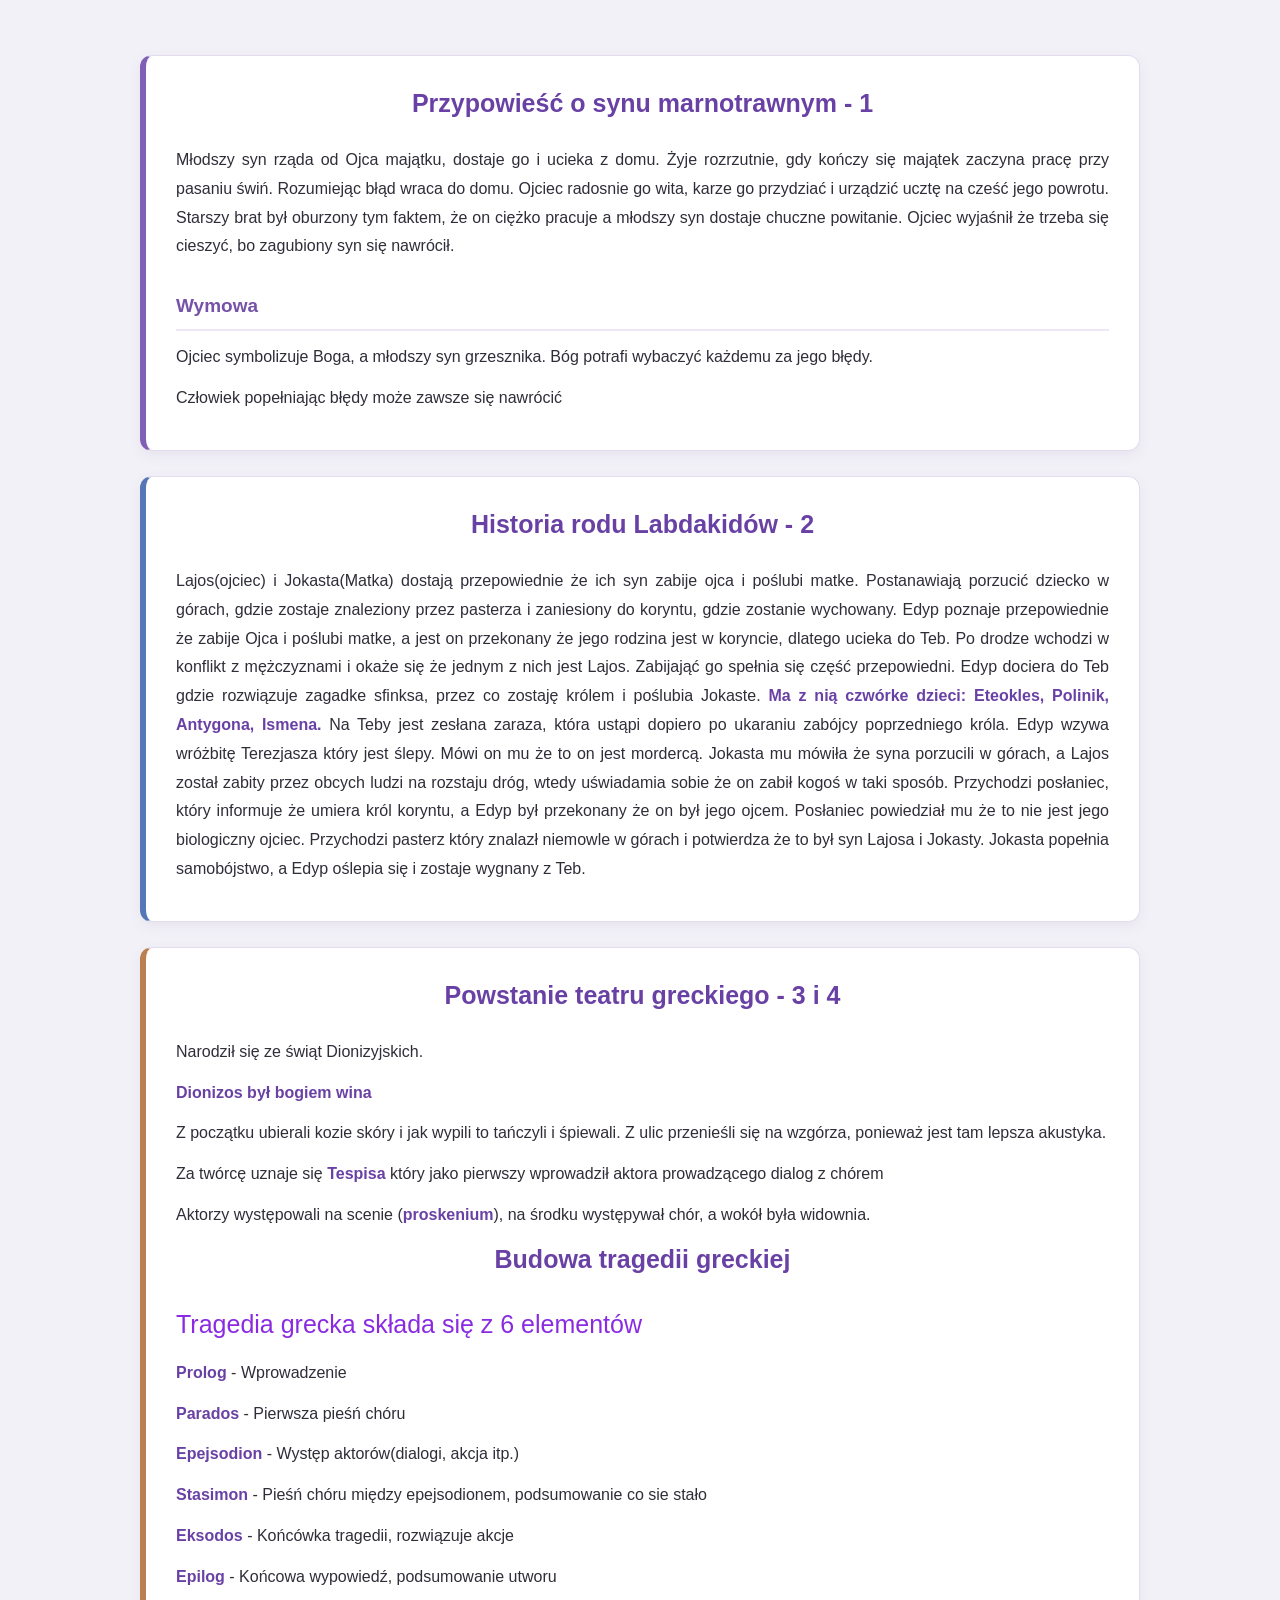
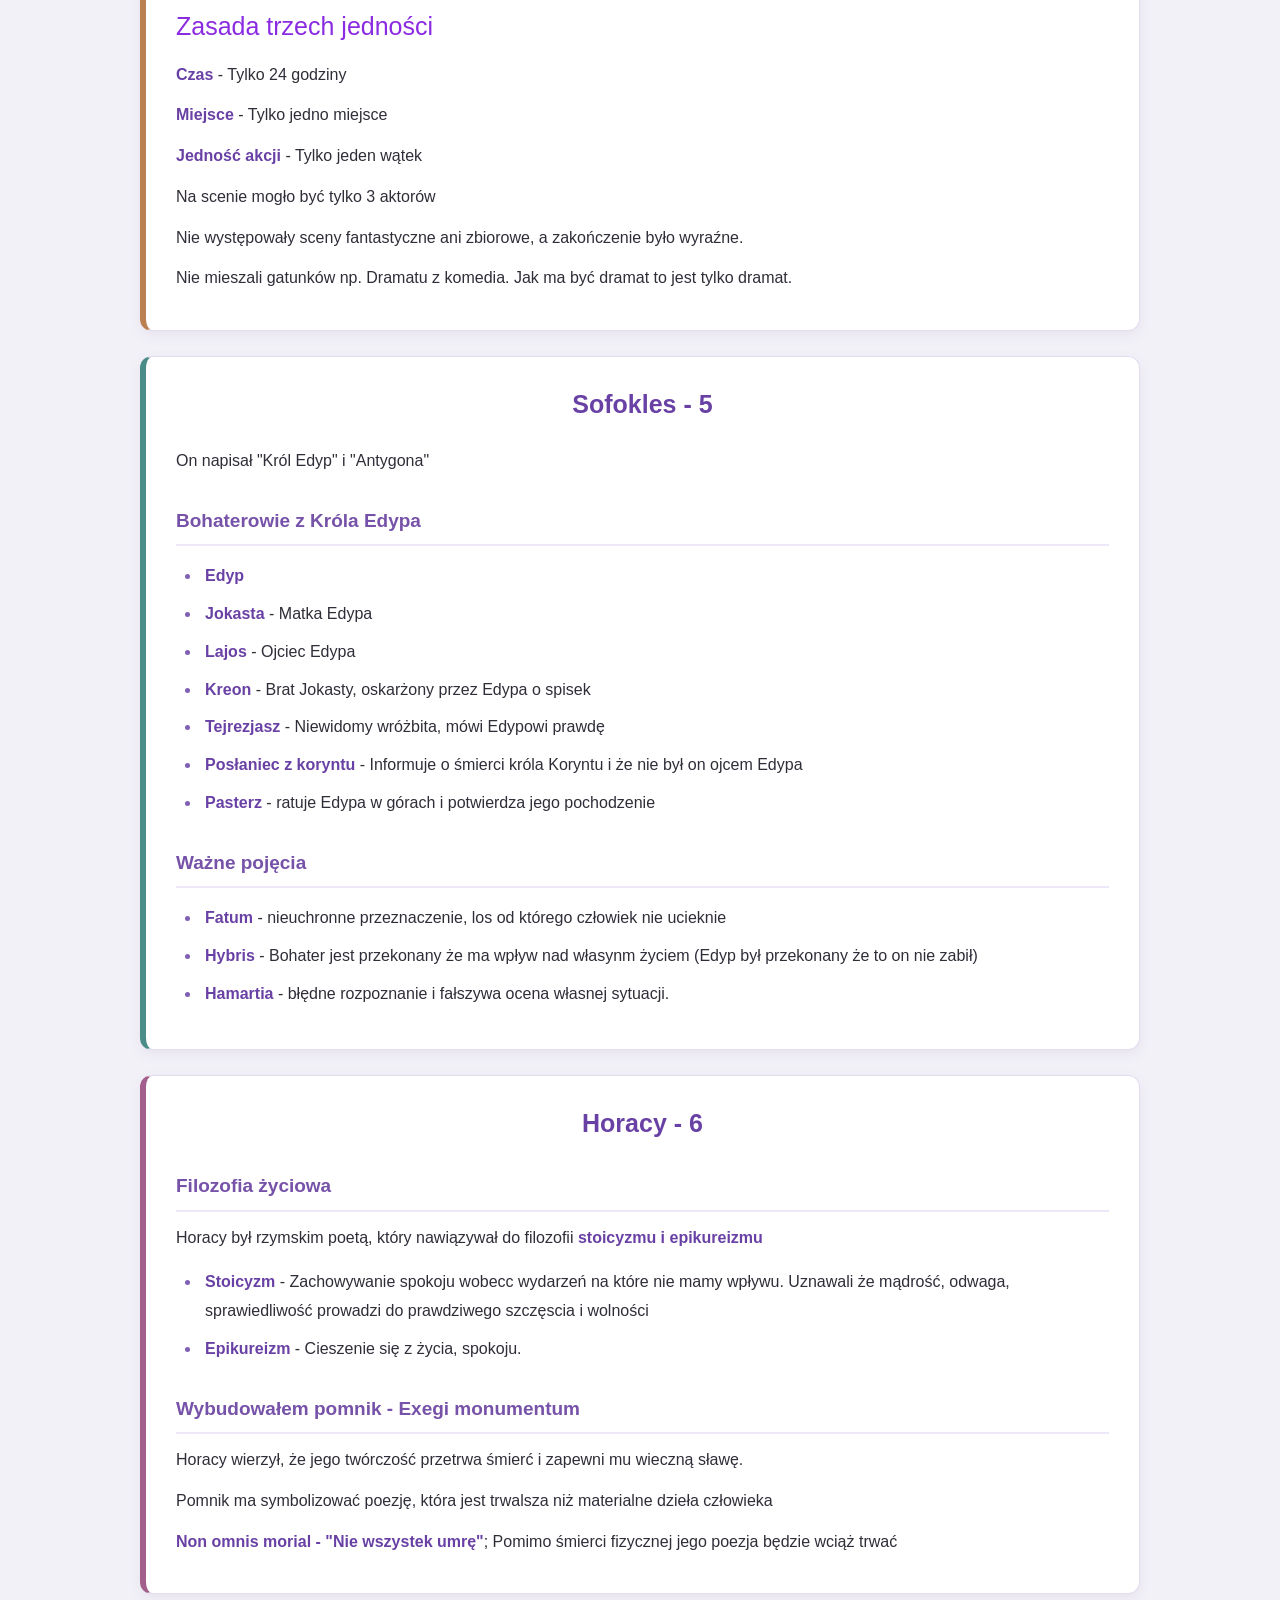
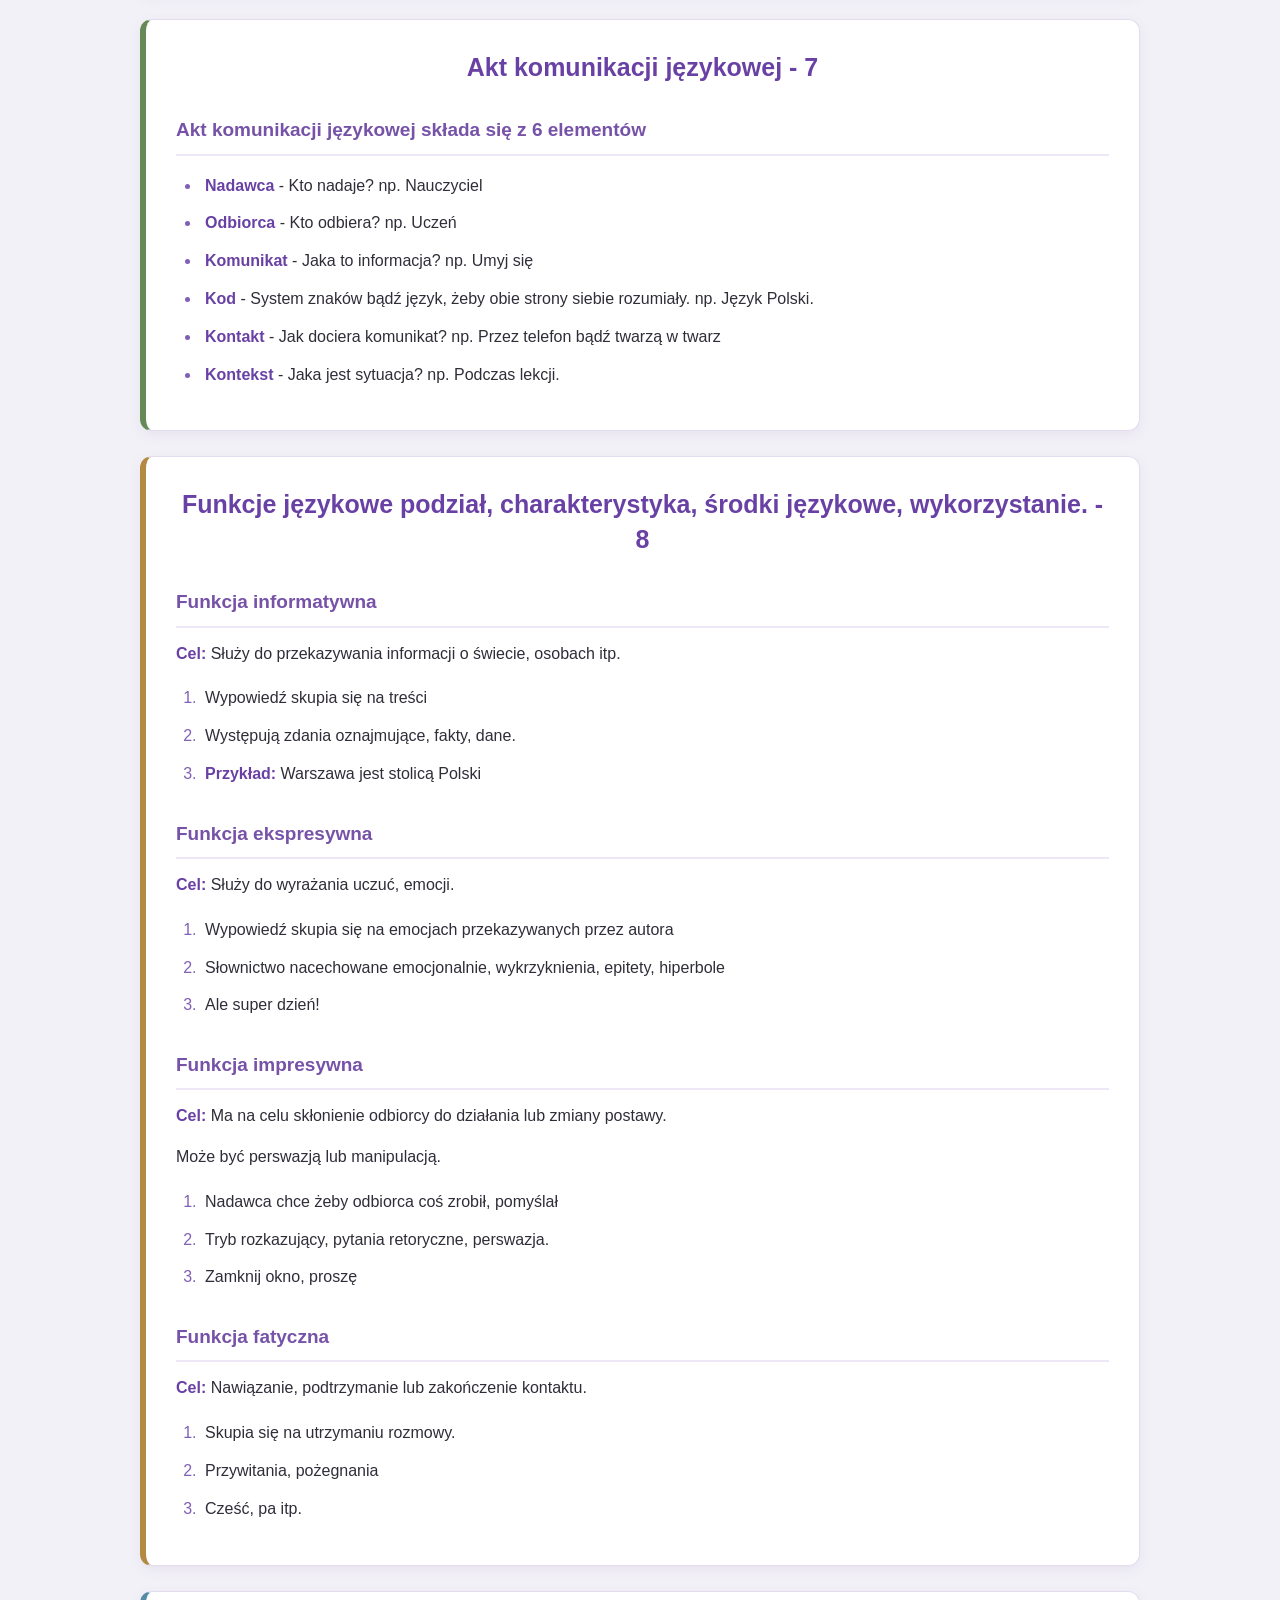
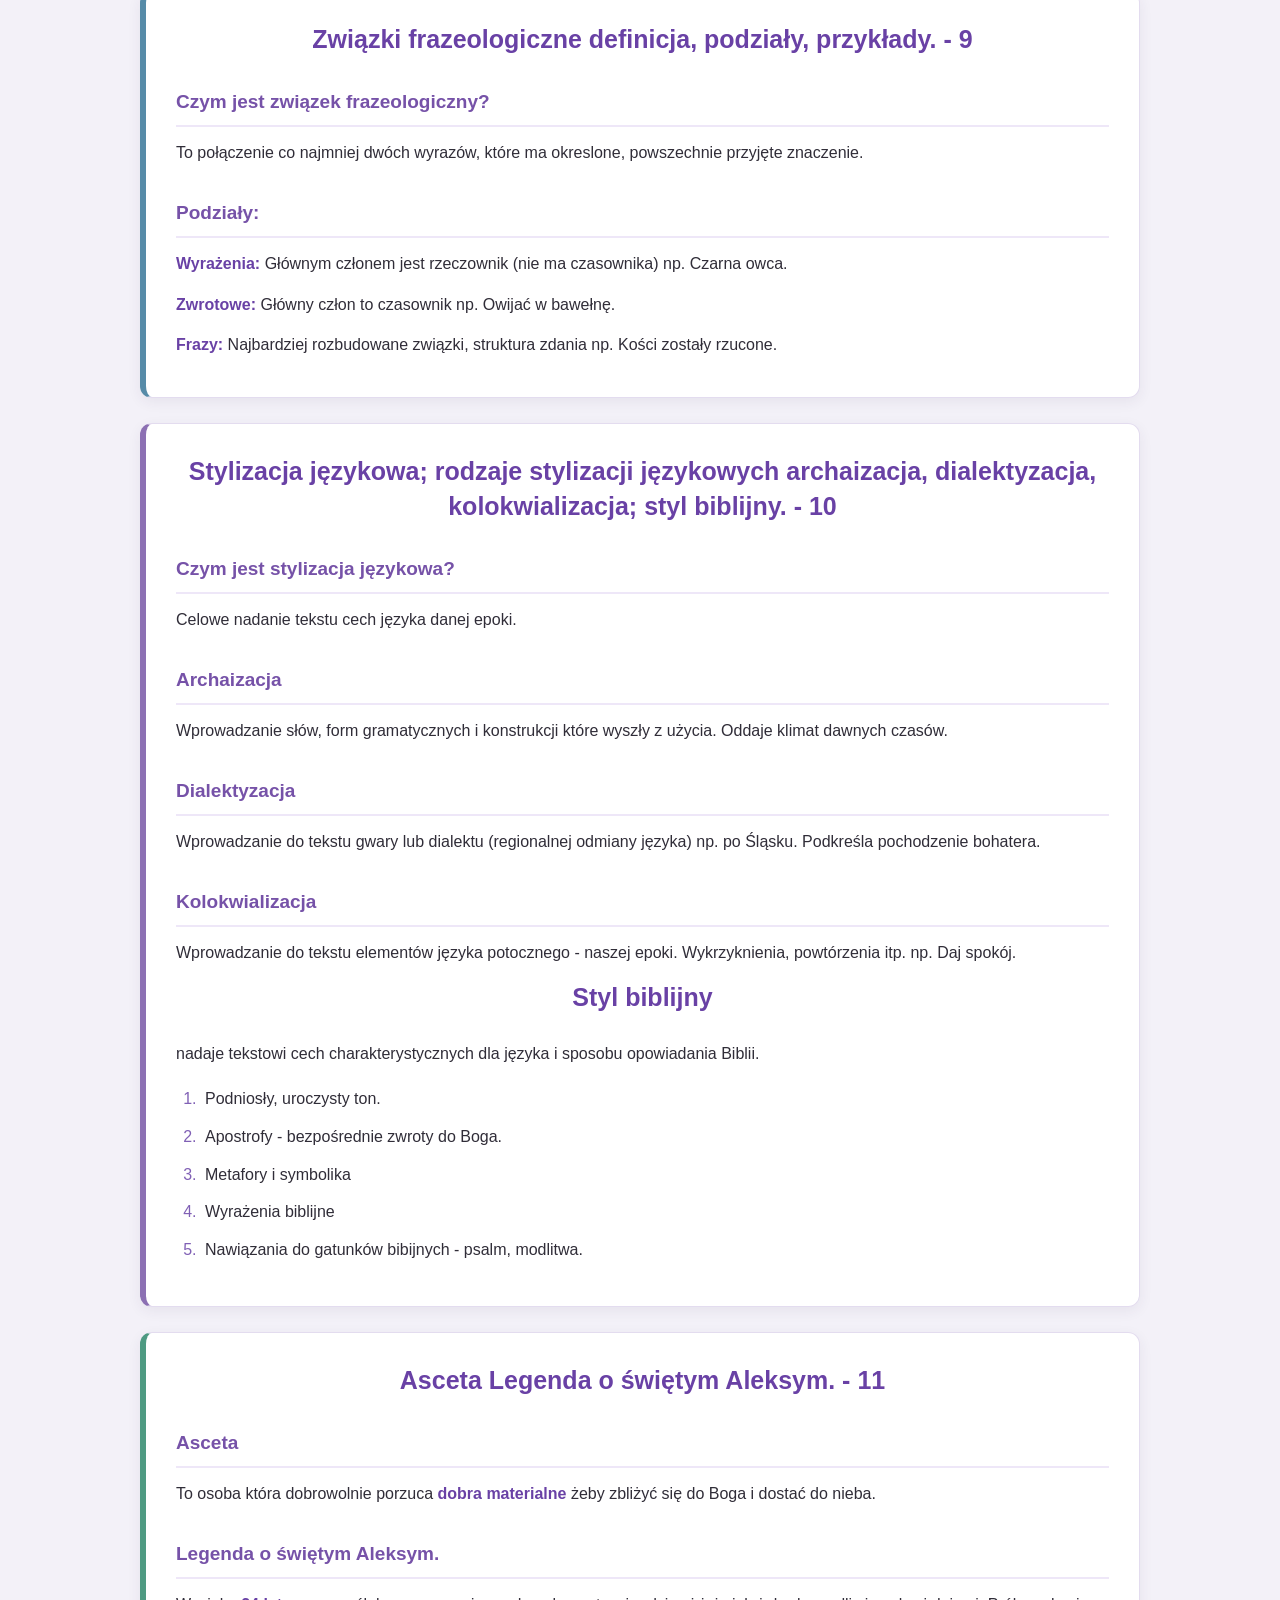
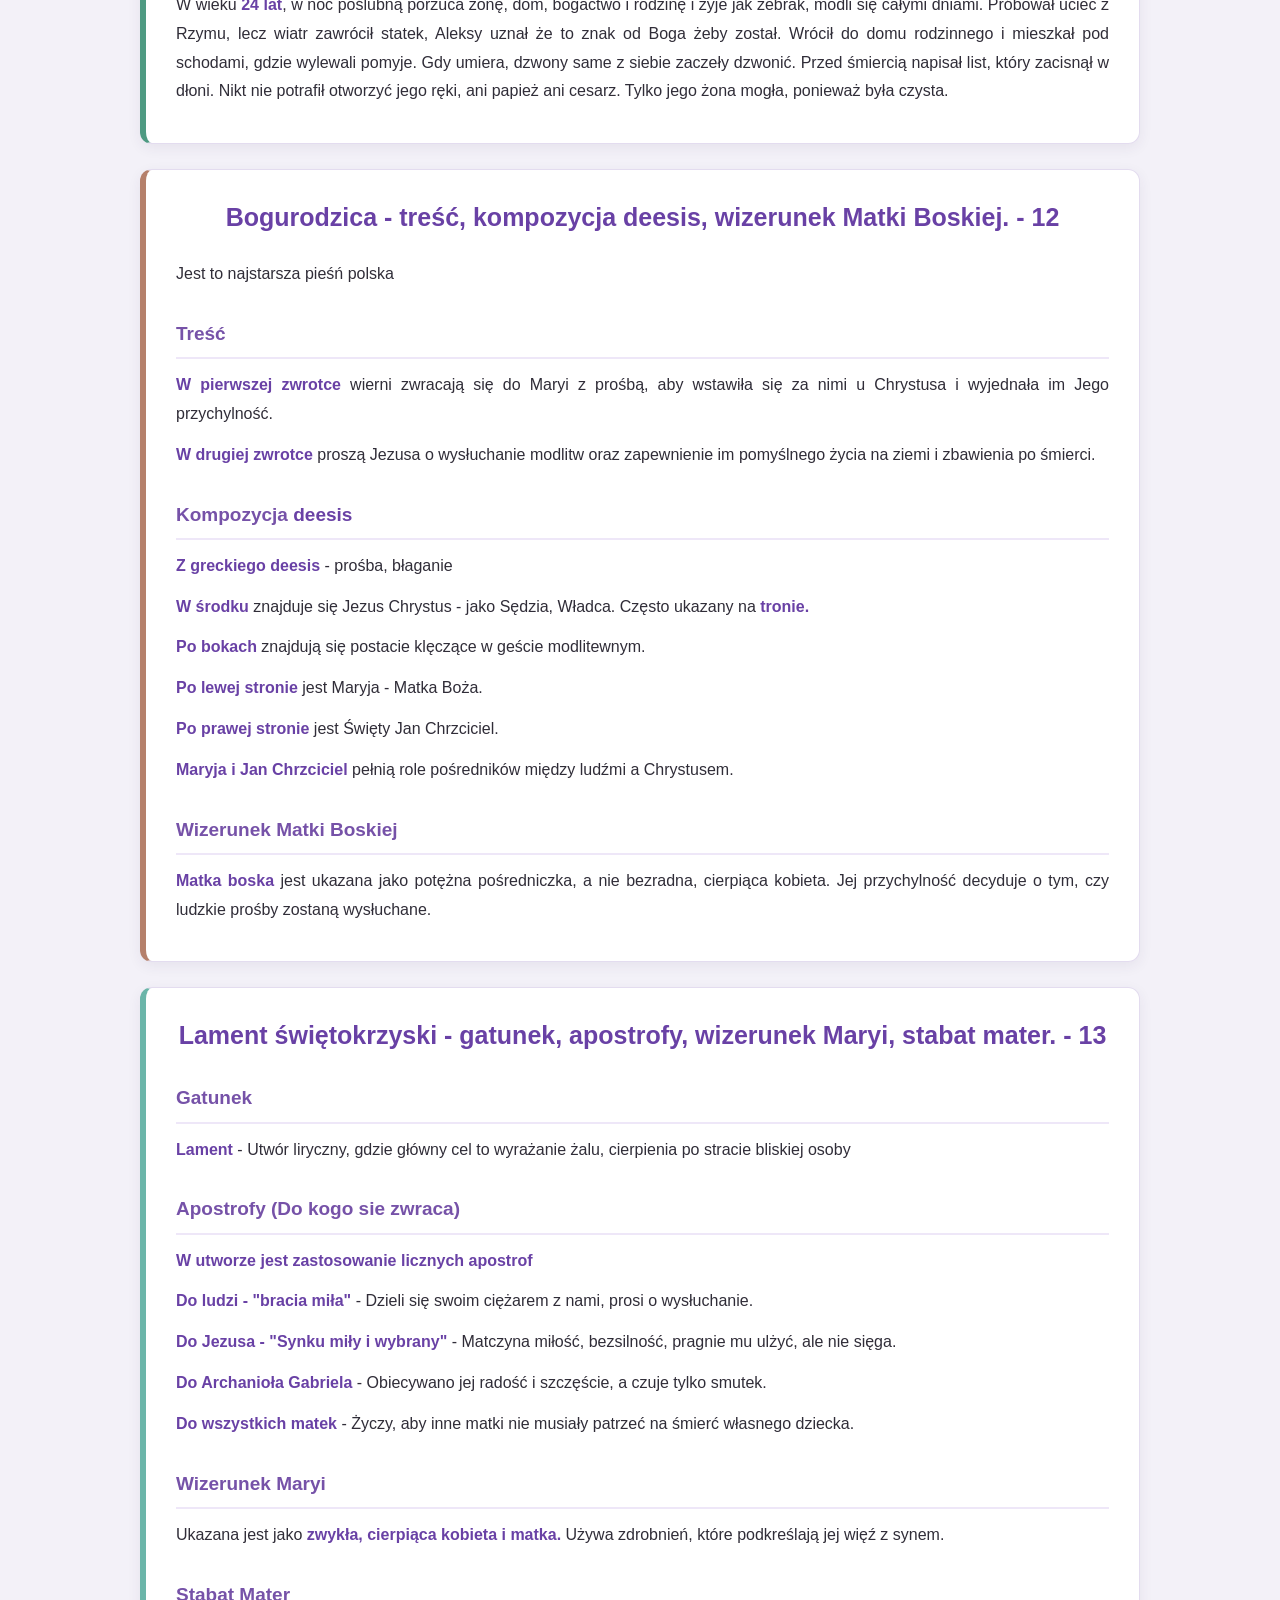
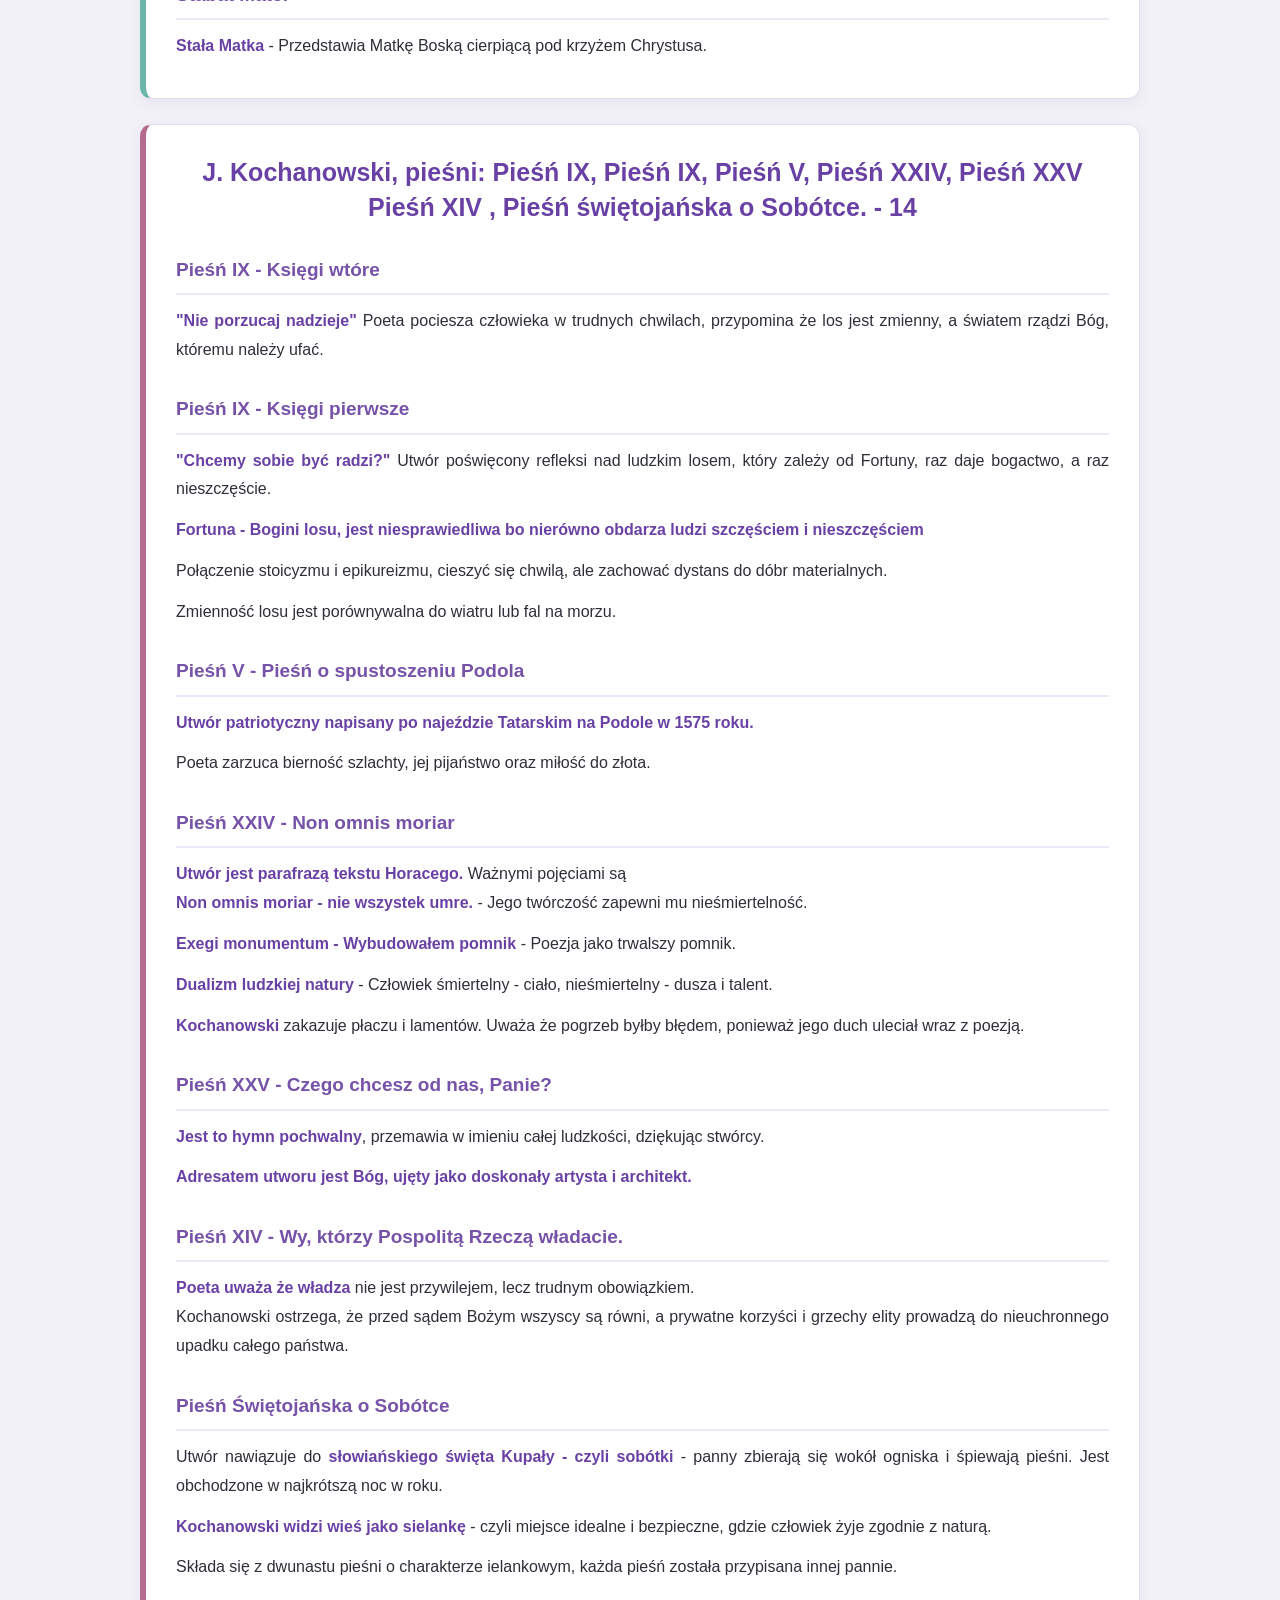
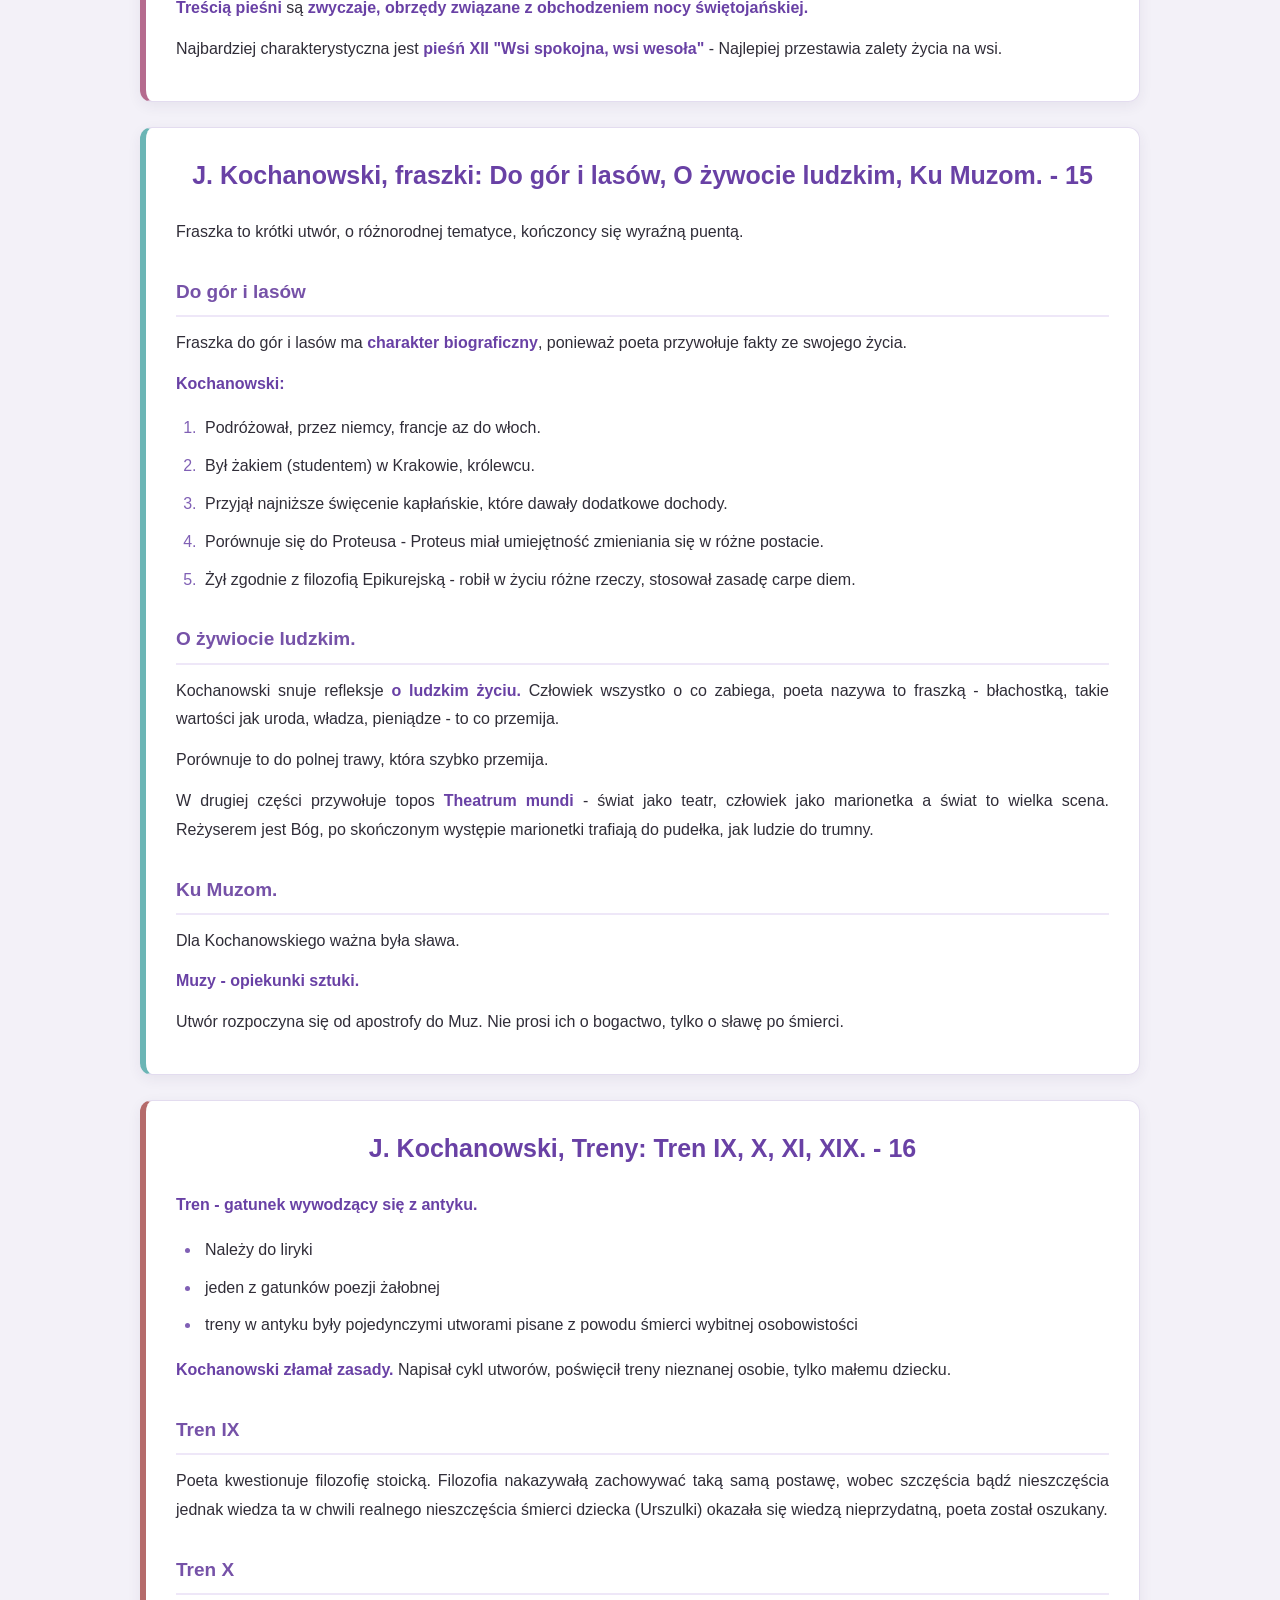
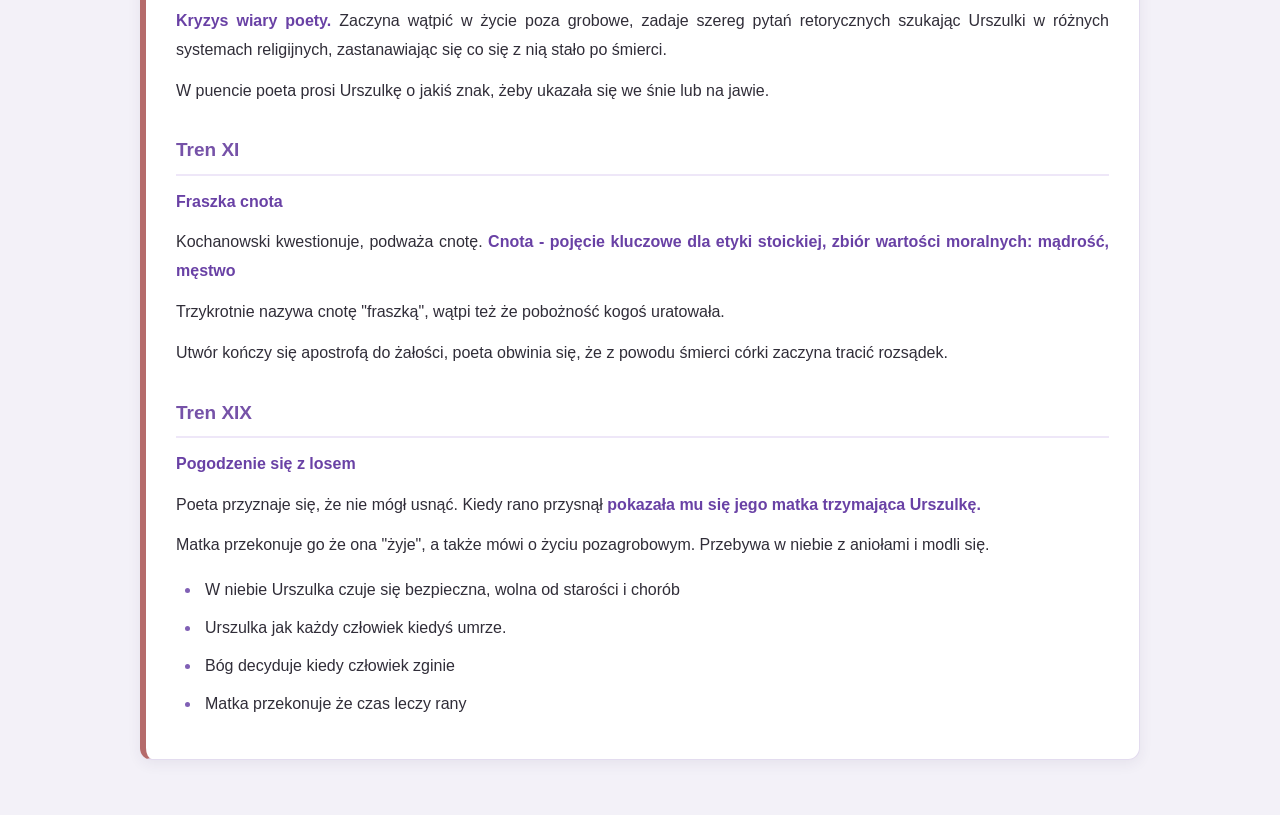
==== index.html @ 3edd7375 "Rename ZakresMaturalny.html to index.html" ====
<!DOCTYPE html>
<html lang="pl">
<head>
    <meta charset="UTF-8">
    <meta name="viewport" content="width=device-width, initial-scale=1.0">
    <link rel="stylesheet" href="styl1.css">
    <title>Polski</title>
</head>
<body>
    <main>
        <section id="pyt1">
            <h1>Przypowieść o synu marnotrawnym - 1</h1>
            <p>Młodszy syn rząda od Ojca majątku, dostaje go i ucieka z domu. Żyje rozrzutnie, gdy kończy się majątek zaczyna pracę 
                przy pasaniu świń. Rozumiejąc błąd wraca do domu. Ojciec radosnie go wita, karze go przydziać i urządzić
                ucztę na cześć jego powrotu. Starszy brat był oburzony tym faktem, że on ciężko pracuje a młodszy syn dostaje
                chuczne powitanie. Ojciec wyjaśnił że trzeba się cieszyć, bo zagubiony syn się nawrócił.</p>
            <h2>Wymowa</h2>
            <p>Ojciec symbolizuje Boga, a młodszy syn grzesznika. Bóg potrafi wybaczyć każdemu za jego błędy.</p>
            <p>Człowiek popełniając błędy może zawsze się nawrócić</p>
        </section>
        <section id="pyt2">
            <h1>Historia rodu Labdakidów - 2</h1>
            <p>Lajos(ojciec) i Jokasta(Matka) dostają przepowiednie że ich syn zabije ojca i poślubi matke. Postanawiają porzucić
                dziecko w górach, gdzie zostaje znaleziony przez pasterza i zaniesiony do koryntu, gdzie zostanie wychowany.
                Edyp poznaje przepowiednie że zabije Ojca i poślubi matke, a jest on przekonany że jego rodzina jest w koryncie, dlatego
                ucieka do Teb. Po drodze wchodzi w konflikt z mężczyznami i okaże się że jednym z nich jest Lajos. Zabijająć go spełnia
                się część przepowiedni. Edyp dociera do Teb gdzie rozwiązuje zagadke sfinksa, przez co zostaję królem i poślubia Jokaste.
                <b>Ma z nią czwórke dzieci: Eteokles, Polinik, Antygona, Ismena.</b>
                Na Teby jest zesłana zaraza, która ustąpi dopiero po ukaraniu zabójcy poprzedniego króla. Edyp wzywa wróżbitę Terezjasza 
                który jest ślepy. Mówi on mu że to on jest mordercą. Jokasta mu mówiła że syna porzucili w górach, a Lajos został zabity
                przez obcych ludzi na rozstaju dróg, wtedy uświadamia sobie że on zabił kogoś w taki sposób. Przychodzi posłaniec, który 
                informuje że umiera król koryntu, a Edyp był przekonany że on był jego ojcem. Posłaniec powiedział mu że to nie jest 
                jego biologiczny ojciec. Przychodzi pasterz który znalazł niemowle w górach i potwierdza że to był syn Lajosa i Jokasty.
                Jokasta popełnia samobójstwo, a Edyp oślepia się i zostaje wygnany z Teb.
            </p>
        </section>
        <section id="pyt3">
            <h1>Powstanie teatru greckiego - 3 i 4</h1>
            <p>
                Narodził się ze świąt Dionizyjskich. <p id="Dionizyjskich">Dionizos był bogiem wina</p>
            </p>
            <p>Z początku ubierali kozie skóry i jak wypili to tańczyli i śpiewali. Z ulic przenieśli się na wzgórza, ponieważ
                jest tam lepsza akustyka.
            </p>
            <p>Za twórcę uznaje się <b>Tespisa</b> który jako pierwszy wprowadził aktora prowadzącego dialog z chórem</p>
            <p>Aktorzy występowali na scenie (<b>proskenium</b>), na środku występywał chór, a wokół była widownia.</p>
            <h1>Budowa tragedii greckiej</h1>
            <p style="color: blueviolet; font-size: 25px;" >Tragedia grecka składa się z 6 elementów</p>
            <p><strong>Prolog</strong> - Wprowadzenie</p>
            <p><strong>Parados</strong> - Pierwsza pieśń chóru</p>
            <p><strong>Epejsodion</strong> - Występ aktorów(dialogi, akcja itp.)</p>
            <p><strong>Stasimon</strong> - Pieśń chóru między epejsodionem, podsumowanie co sie stało</p>
            <p><strong>Eksodos</strong> - Końcówka tragedii, rozwiązuje akcje</p>
            <p><strong>Epilog</strong> - Końcowa wypowiedź, podsumowanie utworu</p>
            <p style="color: blueviolet; font-size: 25px;">Zasada trzech jedności</p>
            <p><b>Czas</b> - Tylko 24 godziny</p>
            <p><b>Miejsce</b> - Tylko jedno miejsce</p>
            <p><b>Jedność akcji</b> - Tylko jeden wątek</p>
            <p>Na scenie mogło być tylko 3 aktorów</p>
            <p>Nie występowały sceny fantastyczne ani zbiorowe, a zakończenie było wyraźne.</p>
            <p>Nie mieszali gatunków np. Dramatu z komedia. Jak ma być dramat to jest tylko dramat.</p>

        </section>
        <section id="pyt4">
            <h1>Sofokles - 5</h1>
            <p>On napisał "Król Edyp" i "Antygona"</p>
            <h2>Bohaterowie z Króla Edypa</h2>
            <ul>
                <li><b>Edyp</b></li>
                <li><b>Jokasta</b> - Matka Edypa</li>
                <li><b>Lajos</b> - Ojciec Edypa</li>
                <li><b>Kreon</b> - Brat Jokasty, oskarżony przez Edypa o spisek</li>
                <li><b>Tejrezjasz</b> - Niewidomy wróżbita, mówi Edypowi prawdę</li>
                <li><b>Posłaniec z koryntu</b> - Informuje o śmierci króla Koryntu i że nie był on ojcem Edypa</li>
                <li><b>Pasterz</b> - ratuje Edypa w górach i potwierdza jego pochodzenie</li>
            </ul>
            <h2>Ważne pojęcia</h2>
            <ul>
                <li><b>Fatum</b> - nieuchronne przeznaczenie, los od którego człowiek nie ucieknie</li>
                <li><b>Hybris</b> - Bohater jest przekonany że ma wpływ nad własynm życiem (Edyp był przekonany że to on nie zabił)</li>
                <li><b>Hamartia</b> - błędne rozpoznanie i fałszywa ocena własnej sytuacji. </li>
            </ul>
        </section>
        <section id="pyt5">
            <h1>Horacy - 6</h1>
            <h2>Filozofia życiowa</h2>
            <p>Horacy był rzymskim poetą, który nawiązywał do filozofii <b>stoicyzmu i epikureizmu</b></p>
            <ul>
                <li><b>Stoicyzm</b> - Zachowywanie spokoju wobecc wydarzeń na które nie mamy wpływu. Uznawali że mądrość, odwaga, 
                    sprawiedliwość prowadzi do prawdziwego szczęscia i wolności</li>
                <li><b>Epikureizm</b> - Cieszenie się z życia, spokoju.</li>
            </ul>
            <h2>Wybudowałem pomnik - Exegi monumentum</h2>
            <p>Horacy wierzył, że jego twórczość przetrwa śmierć i zapewni mu wieczną sławę.</p>
            <p>Pomnik ma symbolizować poezję, która jest trwalsza niż materialne dzieła człowieka</p>
            <p><b>Non omnis morial - "Nie wszystek umrę"</b>; Pomimo śmierci fizycznej jego poezja będzie wciąż trwać</p>
        </section>
        <section id="pyt6">
            <h1>Akt komunikacji językowej - 7</h1>
            <h2>Akt komunikacji językowej składa się z 6 elementów</h2>
            <ul>
                <li><b>Nadawca</b> - Kto nadaje? np. Nauczyciel</li>
                <li><b>Odbiorca</b> - Kto odbiera? np. Uczeń</li>
                <li><b>Komunikat</b> - Jaka to informacja? np. Umyj się</li>
                <li><b>Kod</b> - System znaków bądź język, żeby obie strony siebie rozumiały. np. Język Polski.</li>
                <li><b>Kontakt</b> - Jak dociera komunikat? np. Przez telefon bądź twarzą w twarz</li>
                <li><b>Kontekst</b> - Jaka jest sytuacja? np. Podczas lekcji.</li>
            </ul>
        </section>
        <section id="pyt7">
            <h1>Funkcje językowe podział, charakterystyka, środki językowe, wykorzystanie. - 8</h1>
            <h2>Funkcja informatywna</h2>
            <p><b>Cel: </b>Służy do przekazywania informacji o świecie, osobach itp.</p>
            <ol>
                <li>Wypowiedź skupia się na treści</li>
                <li>Występują zdania oznajmujące, fakty, dane.</li>
                <li><b>Przykład: </b>Warszawa jest stolicą Polski</li>
            </ol>
            <h2>Funkcja ekspresywna</h2>
            <p><b>Cel: </b>Służy do wyrażania uczuć, emocji.</p>
            <ol>
                <li>Wypowiedź skupia się na emocjach przekazywanych przez autora</li>
                <li>Słownictwo nacechowane emocjonalnie, wykrzyknienia, epitety, hiperbole</li>
                <li>Ale super dzień!</li>
            </ol>
            <h2>Funkcja impresywna</h2>
            <p><b>Cel: </b>Ma na celu skłonienie odbiorcy do działania lub zmiany postawy.</p>
            <p>Może być perswazją lub manipulacją.</p>
            <ol>
                <li>Nadawca chce żeby odbiorca coś zrobił, pomyślał</li>
                <li>Tryb rozkazujący, pytania retoryczne, perswazja.</li>
                <li>Zamknij okno, proszę</li>
            </ol>
            <h2>Funkcja fatyczna</h2>
            <p><b>Cel: </b>Nawiązanie, podtrzymanie lub zakończenie kontaktu.</p>
            <ol>
                <li>Skupia się na utrzymaniu rozmowy.</li>
                <li>Przywitania, pożegnania</li>
                <li>Cześć, pa itp.</li>
            </ol>
        </section>
        <section id="pyt8">
            <h1>Związki frazeologiczne definicja, podziały, przykłady. - 9</h1>
            <h2>Czym jest związek frazeologiczny?</h2>
            <p>To połączenie co najmniej dwóch wyrazów, które ma okreslone, powszechnie przyjęte znaczenie.</p>
            <h2>Podziały:</h2>
            <p><b>Wyrażenia:</b> Głównym członem jest rzeczownik (nie ma czasownika) np. Czarna owca.</p>
            <p><b>Zwrotowe:</b> Główny człon to czasownik np. Owijać w bawełnę.</p>
            <p><b>Frazy:</b> Najbardziej rozbudowane związki, struktura zdania np. Kości zostały rzucone.</p>
        </section>
        <section id="pyt9">
            <h1>Stylizacja językowa; rodzaje stylizacji językowych archaizacja, dialektyzacja, kolokwializacja; styl biblijny. - 10</h1>
            <h2>Czym jest stylizacja językowa?</h2>
            <p>Celowe nadanie tekstu cech języka danej epoki.</p>
            <h2>Archaizacja</h2>
            <p>Wprowadzanie słów, form gramatycznych i konstrukcji które wyszły z użycia. Oddaje klimat dawnych czasów.</p>
            <h2>Dialektyzacja</h2>
            <p>Wprowadzanie do tekstu gwary lub dialektu (regionalnej odmiany języka) np. po Śląsku. Podkreśla pochodzenie bohatera.</p>
            <h2>Kolokwializacja</h2>
            <p>Wprowadzanie do tekstu elementów języka potocznego - naszej epoki. Wykrzyknienia, powtórzenia itp. np. Daj spokój.</p>
            <h1>Styl biblijny</h1>
            <p>nadaje tekstowi cech charakterystycznych dla języka i sposobu opowiadania Biblii.</p>
            <ol>
                <li>Podniosły, uroczysty ton.</li>
                <li>Apostrofy - bezpośrednie zwroty do Boga.</li>
                <li>Metafory i symbolika</li>
                <li>Wyrażenia biblijne</li>
                <li>Nawiązania do gatunków bibijnych - psalm, modlitwa.</li>
            </ol>
        </section>
        <section id="pyt10">
            <h1>Asceta Legenda o świętym Aleksym. - 11</h1>
            <h2>Asceta</h2>
            <p>To osoba która dobrowolnie porzuca <b>dobra materialne</b> żeby zbliżyć się do Boga i dostać do nieba.</p>
            <h2>Legenda o świętym Aleksym.</h2>
            <p>W wieku <b>24 lat</b>, w noc poślubną porzuca żonę, dom, bogactwo i rodzinę i żyje jak żebrak, modli się całymi dniami. Próbował uciec z Rzymu, 
            lecz wiatr zawrócił statek, Aleksy uznał że to znak od Boga żeby został. Wrócił do domu rodzinnego i mieszkał pod schodami, gdzie wylewali pomyje.
            Gdy umiera, dzwony same z siebie zaczeły dzwonić. Przed śmiercią napisał list, który zacisnął w dłoni. Nikt nie potrafił otworzyć jego ręki, ani papież
            ani cesarz. Tylko jego żona mogła, ponieważ była czysta.</p>
        </section>
        <section id="pyt11">
            <h1>Bogurodzica - treść, kompozycja deesis, wizerunek Matki Boskiej. - 12</h1>
            <p>Jest to najstarsza pieśń polska</p>
            <h2>Treść</h2>
            <p><b>W pierwszej zwrotce</b> wierni zwracają się do Maryi z prośbą, aby wstawiła się za nimi u Chrystusa i 
                wyjednała im Jego przychylność.</p><p> <b>W drugiej zwrotce</b> proszą Jezusa o wysłuchanie modlitw oraz zapewnienie im pomyślnego życia na ziemi i zbawienia po śmierci.</p>
            <h2>Kompozycja <b>deesis</b></h2>
            <p><b>Z greckiego deesis</b> - prośba, błaganie</p>
            <p><b>W środku</b> znajduje się Jezus Chrystus - jako Sędzia, Władca. Często ukazany na <b>tronie.</b></p>
            <p><b>Po bokach</b> znajdują się postacie klęczące w geście modlitewnym.</p>
            <p><b>Po lewej stronie</b> jest Maryja - Matka Boża.</p>
            <p><b>Po prawej stronie</b> jest Święty Jan Chrzciciel.</p>
            <p><b>Maryja i Jan Chrzciciel</b> pełnią role pośredników między ludźmi a Chrystusem.</p>
            <h2>Wizerunek Matki Boskiej</h2>
            <p><b>Matka boska </b>jest ukazana jako potężna pośredniczka, a nie bezradna, cierpiąca kobieta. Jej przychylność decyduje o tym, czy ludzkie prośby zostaną wysłuchane.</p>
        </section>
        <section id="pyt12">
            <h1>Lament świętokrzyski - gatunek, apostrofy, wizerunek Maryi, stabat mater. - 13</h1>
            <h2>Gatunek</h2>
            <p><b>Lament</b> - Utwór liryczny, gdzie główny cel to wyrażanie żalu, cierpienia po stracie bliskiej osoby</p>
            <h2>Apostrofy (Do kogo sie zwraca)</h2>
            <p><b>W utworze jest zastosowanie licznych apostrof</b></p>
            <p><b>Do ludzi - "bracia miła"</b> - Dzieli się swoim ciężarem z nami, prosi o wysłuchanie.</p>
            <p><b>Do Jezusa - "Synku miły i wybrany"</b> - Matczyna miłość, bezsilność, pragnie mu ulżyć, ale nie sięga.</p>
            <p><b>Do Archanioła Gabriela</b> - Obiecywano jej radość i szczęście, a czuje tylko smutek.</p>
            <p><b>Do wszystkich matek</b> - Życzy, aby inne matki nie musiały patrzeć na śmierć własnego dziecka.</p>
            <h2>Wizerunek Maryi</h2>
            <p>Ukazana jest jako <b>zwykła, cierpiąca kobieta i matka.</b> Używa zdrobnień, które podkreślają jej więź z synem.</p>
            <h2>Stabat Mater</h2>
            <p><b>Stała Matka</b> - Przedstawia Matkę Boską cierpiącą pod krzyżem Chrystusa.</p>
        </section>
        <section id="pyt13">
            <h1>J. Kochanowski, pieśni: Pieśń IX, Pieśń IX, Pieśń V, Pieśń XXIV, Pieśń XXV Pieśń XIV , Pieśń świętojańska o Sobótce. - 14</h1>
            <h2>Pieśń IX - Księgi wtóre</h2>
            <p><b>"Nie porzucaj nadzieje" </b>Poeta pociesza człowieka w trudnych chwilach, przypomina że los jest zmienny,
            a światem rządzi Bóg, któremu należy ufać.</p>
            <h2>Pieśń IX - Księgi pierwsze</h2>
            <p><b>"Chcemy sobie być radzi?"</b> Utwór poświęcony refleksi nad ludzkim losem, który zależy od Fortuny, raz daje bogactwo,
             a raz nieszczęście. </p>
             <p><b>Fortuna - Bogini losu, jest niesprawiedliwa bo nierówno obdarza ludzi szczęściem i nieszczęściem</b></p>
             <p>Połączenie stoicyzmu i epikureizmu, cieszyć się chwilą, ale zachować dystans do dóbr materialnych.</p>
             <p>Zmienność losu jest porównywalna do wiatru lub fal na morzu.</p>
             <h2>Pieśń V - Pieśń o spustoszeniu Podola</h2>
             <p><b>Utwór patriotyczny napisany po najeździe Tatarskim na Podole w 1575 roku.</b></p>
             <p>Poeta zarzuca bierność szlachty, jej pijaństwo oraz miłość do złota.</p>
             <h2>Pieśń XXIV - Non omnis moriar</h2>
             <p><b>Utwór jest parafrazą tekstu Horacego.</b> Ważnymi pojęciami są <br><b>Non omnis moriar - nie wszystek umre.</b> - 
            Jego twórczość zapewni mu nieśmiertelność.</p>
            <p><b>Exegi monumentum - Wybudowałem pomnik</b> - Poezja jako trwalszy pomnik.</p>
            <p><b>Dualizm ludzkiej natury</b> - Człowiek śmiertelny - ciało, nieśmiertelny - dusza i talent.</p>
            <p><b>Kochanowski</b> zakazuje płaczu i lamentów. Uważa że pogrzeb byłby błędem, ponieważ jego duch uleciał wraz z poezją.</p>
            <h2>Pieśń XXV - Czego chcesz od nas, Panie?</h2>
            <p><b>Jest to hymn pochwalny</b>, przemawia w imieniu całej ludzkości, dziękując stwórcy.</p>
            <p><b>Adresatem utworu jest Bóg, ujęty jako doskonały artysta i architekt.</b></p>
            <h2>Pieśń XIV - Wy, którzy Pospolitą Rzeczą władacie.</h2>
            <p><b>Poeta uważa że władza</b> nie jest przywilejem, lecz trudnym obowiązkiem. <br>
            Kochanowski ostrzega, że przed sądem Bożym wszyscy są równi, a prywatne korzyści i grzechy elity prowadzą do nieuchronnego upadku całego państwa.</p>
            <h2>Pieśń Świętojańska o Sobótce</h2>
            <p>Utwór nawiązuje do <b>słowiańskiego święta Kupały - czyli sobótki</b> - panny zbierają się wokół ogniska i śpiewają pieśni. Jest obchodzone w najkrótszą noc w roku.</p>
            <p><b>Kochanowski widzi wieś jako sielankę </b> - czyli miejsce idealne i bezpieczne, gdzie człowiek żyje zgodnie z 
            naturą.</p>
            <p>Składa się z dwunastu pieśni o charakterze ielankowym, każda pieśń została przypisana innej pannie.</p>
            <p><b>Treścią pieśni </b>są <b>zwyczaje, obrzędy związane z obchodzeniem nocy świętojańskiej.</b></p>
            <p>Najbardziej charakterystyczna jest <b>pieśń XII "Wsi spokojna, wsi wesoła"</b> - Najlepiej przestawia zalety życia na wsi.</p>
            <p></p>
        </section>
        <section id="pyt14">
            <h1>J. Kochanowski, fraszki: Do gór i lasów, O żywocie ludzkim, Ku Muzom. - 15</h1>
            <p>Fraszka to krótki utwór, o różnorodnej tematyce, kończoncy się wyraźną puentą.</p>
            <h2>Do gór i lasów</h2>
            <p>Fraszka do gór i lasów ma <b>charakter biograficzny</b>, ponieważ poeta przywołuje fakty ze swojego życia.</p>
            <p><b>Kochanowski:</b></p>
            <ol>
                <li>Podróżował, przez niemcy, francje az do włoch.</li>
                <li>Był żakiem (studentem) w Krakowie, królewcu.</li>
                <li>Przyjął najniższe święcenie kapłańskie, które dawały dodatkowe dochody.</li>
                <li>Porównuje się do Proteusa - Proteus miał umiejętność zmieniania się w różne postacie.</li>
                <li>Żył zgodnie z filozofią Epikurejską - robił w życiu różne rzeczy, stosował zasadę carpe diem.</li>
            </ol>
            <h2>O żywiocie ludzkim.</h2>
            <p>Kochanowski snuje refleksje <b>o ludzkim życiu.</b> Człowiek wszystko o co zabiega, poeta nazywa to fraszką - błachostką, takie 
            wartości jak uroda, władza, pieniądze - to co przemija.</p>
            <p>Porównuje to do polnej trawy, która szybko przemija.</p>
            <p>W drugiej części przywołuje topos<b> Theatrum mundi</b> - świat jako teatr, człowiek jako marionetka a świat to wielka scena. 
            Reżyserem jest Bóg, po skończonym występie marionetki trafiają do pudełka, jak ludzie do trumny.</p>
            <h2>Ku Muzom.</h2>
            <p>Dla Kochanowskiego ważna była sława.</p>
            <p><b>Muzy - opiekunki sztuki.</b></p>
            <p>Utwór rozpoczyna się od apostrofy do Muz. Nie prosi ich o bogactwo, tylko o sławę po śmierci.</p>
        </section>
        <section id="pyt15">
            <h1>J. Kochanowski, Treny: Tren IX, X, XI, XIX. - 16</h1>
            <p><b>Tren - gatunek wywodzący się z antyku.</b></p>
            <ul>
                <li>Należy do liryki</li>
                <li>jeden z gatunków poezji żałobnej</li>
                <li>treny w antyku były pojedynczymi utworami pisane z powodu śmierci wybitnej osobowistości</li>
            </ul>
            <p><b>Kochanowski złamał zasady.</b> Napisał cykl utworów, poświęcił treny nieznanej osobie, tylko małemu dziecku.</p>
            <h2>Tren IX</h2>
            <p>Poeta kwestionuje filozofię stoicką. Filozofia nakazywałą zachowywać taką samą postawę, wobec szczęścia bądź nieszczęścia 
                jednak wiedza ta w chwili realnego nieszczęścia śmierci dziecka (Urszulki) okazała się wiedzą nieprzydatną, poeta został oszukany.
            </p>
            <h2>Tren X</h2>
            <p><b>Kryzys wiary poety.</b> Zaczyna wątpić w życie poza grobowe, zadaje szereg pytań retorycznych szukając Urszulki w 
            różnych systemach religijnych, zastanawiając się co się z nią stało po śmierci.</p>
            <p>W puencie poeta prosi Urszulkę o jakiś znak, żeby ukazała się we śnie lub na jawie.</p>
            <h2>Tren XI</h2>
            <p><b>Fraszka cnota</b></p>
            <p>Kochanowski kwestionuje, podważa cnotę. <b>Cnota - pojęcie kluczowe dla etyki stoickiej, zbiór wartości moralnych: mądrość, męstwo</b></p>
            <p>Trzykrotnie nazywa cnotę "fraszką", wątpi też że pobożność kogoś uratowała.</p>
            <p>Utwór kończy się apostrofą do żałości, poeta obwinia się, że z powodu śmierci córki zaczyna tracić rozsądek.</p>
            <h2>Tren XIX</h2>
            <p><b>Pogodzenie się z losem</b></p>
            <p>Poeta przyznaje się, że nie mógł usnąć. Kiedy rano przysnął <b>pokazała mu się jego matka trzymająca Urszulkę.</b></p>
            <p>Matka przekonuje go że ona "żyje", a także mówi o życiu pozagrobowym. Przebywa w niebie z aniołami i modli się.</p>
            <ul>
                <li>W niebie Urszulka czuje się bezpieczna, wolna od starości i chorób</li>
                <li>Urszulka jak każdy człowiek kiedyś umrze.</li>
                <li>Bóg decyduje kiedy człowiek zginie</li>
                <li>Matka przekonuje że czas leczy rany</li>
            </ul>
        </section>
    </main>
</body>
</html>
---- styl1.css ----
* {
    box-sizing: border-box;
    font-family: Verdana, sans-serif;
}

body {
    background-color: #f3f1f8;
    color: #302d38;
    margin: 0;
    padding: 30px 15px;
    line-height: 1.8;
}

main {
    width: 90%;
    max-width: 1000px;
    margin: auto;
}

section {
    background-color: #ffffff;
    border: 1px solid #e3dcef;
    border-left: 6px solid #8060b5;
    border-radius: 12px;
    padding: 25px 30px;
    margin: 25px 0;
    height: auto;
    overflow: auto;

    box-shadow: 0 4px 14px rgba(60, 40, 90, 0.07);
    transition: transform 0.2s, box-shadow 0.2s;
}

section:hover {
    transform: translateY(-3px);
    box-shadow: 0 8px 22px rgba(60, 40, 90, 0.12);
}

h1 {
    color: #6941a5;
    text-align: center;
    font-size: 25px;
    line-height: 1.4;
    margin-top: 5px;
    margin-bottom: 25px;
}

h2 {
    color: #7652a8;
    text-align: left;
    font-size: 19px;
    border-bottom: 2px solid #eee7f8;
    padding-bottom: 6px;
    margin-top: 28px;
    margin-bottom: 12px;
}

p {
    text-align: justify;
    margin: 12px 0;
}

ul, ol {
    padding-left: 25px;
}

li {
    padding-left: 4px;
    margin-bottom: 9px;
}

li::marker {
    color: #8060b5;
}

b, strong {
    color: #6941a5;
}

#Dionizyjskich {
    color: #6941a5;
    font-weight: bold;
}

#pyt1  { border-left-color: #8060b5; }
#pyt2  { border-left-color: #5577b5; }
#pyt3  { border-left-color: #ba8051; }
#pyt4  { border-left-color: #4b8c88; }
#pyt5  { border-left-color: #a35f8c; }
#pyt6  { border-left-color: #668a55; }
#pyt7  { border-left-color: #b28a42; }
#pyt8  { border-left-color: #568ba8; }
#pyt9  { border-left-color: #8c70b3; }
#pyt10 { border-left-color: #4e9a82; }
#pyt11 { border-left-color: #b5806b; }
#pyt12 { border-left-color: #6bb5a9; }
#pyt13 { border-left-color: #b56b8e; }
#pyt14 { border-left-color: #6bb5b5; }
#pyt15 { border-left-color: #b56b6b; }

@media (max-width: 650px) {
    body {
        padding: 15px 10px;
    }

    main {
        width: 100%;
    }

    section {
        padding: 18px;
        margin: 18px 0;
    }

    h1 {
        font-size: 21px;
    }

    h2 {
        font-size: 17px;
    }

    p {
        text-align: left;
    }
}
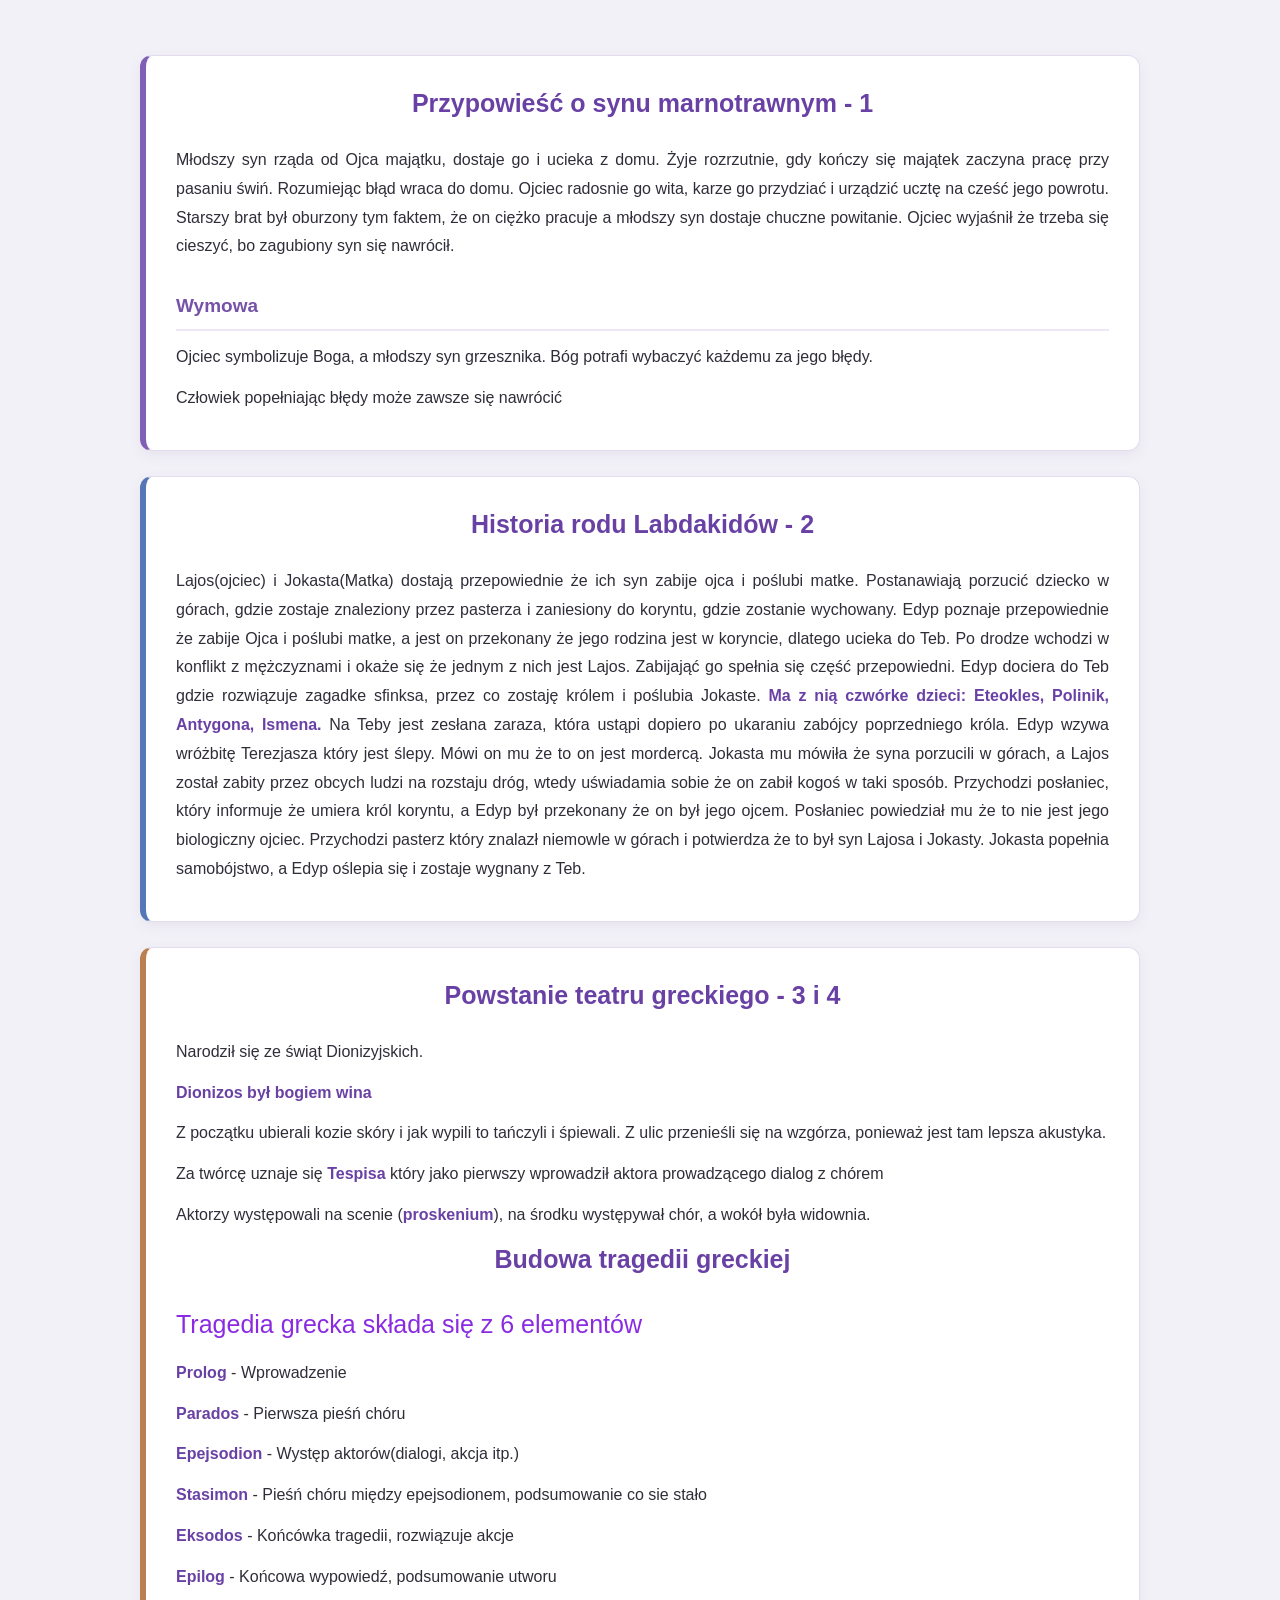
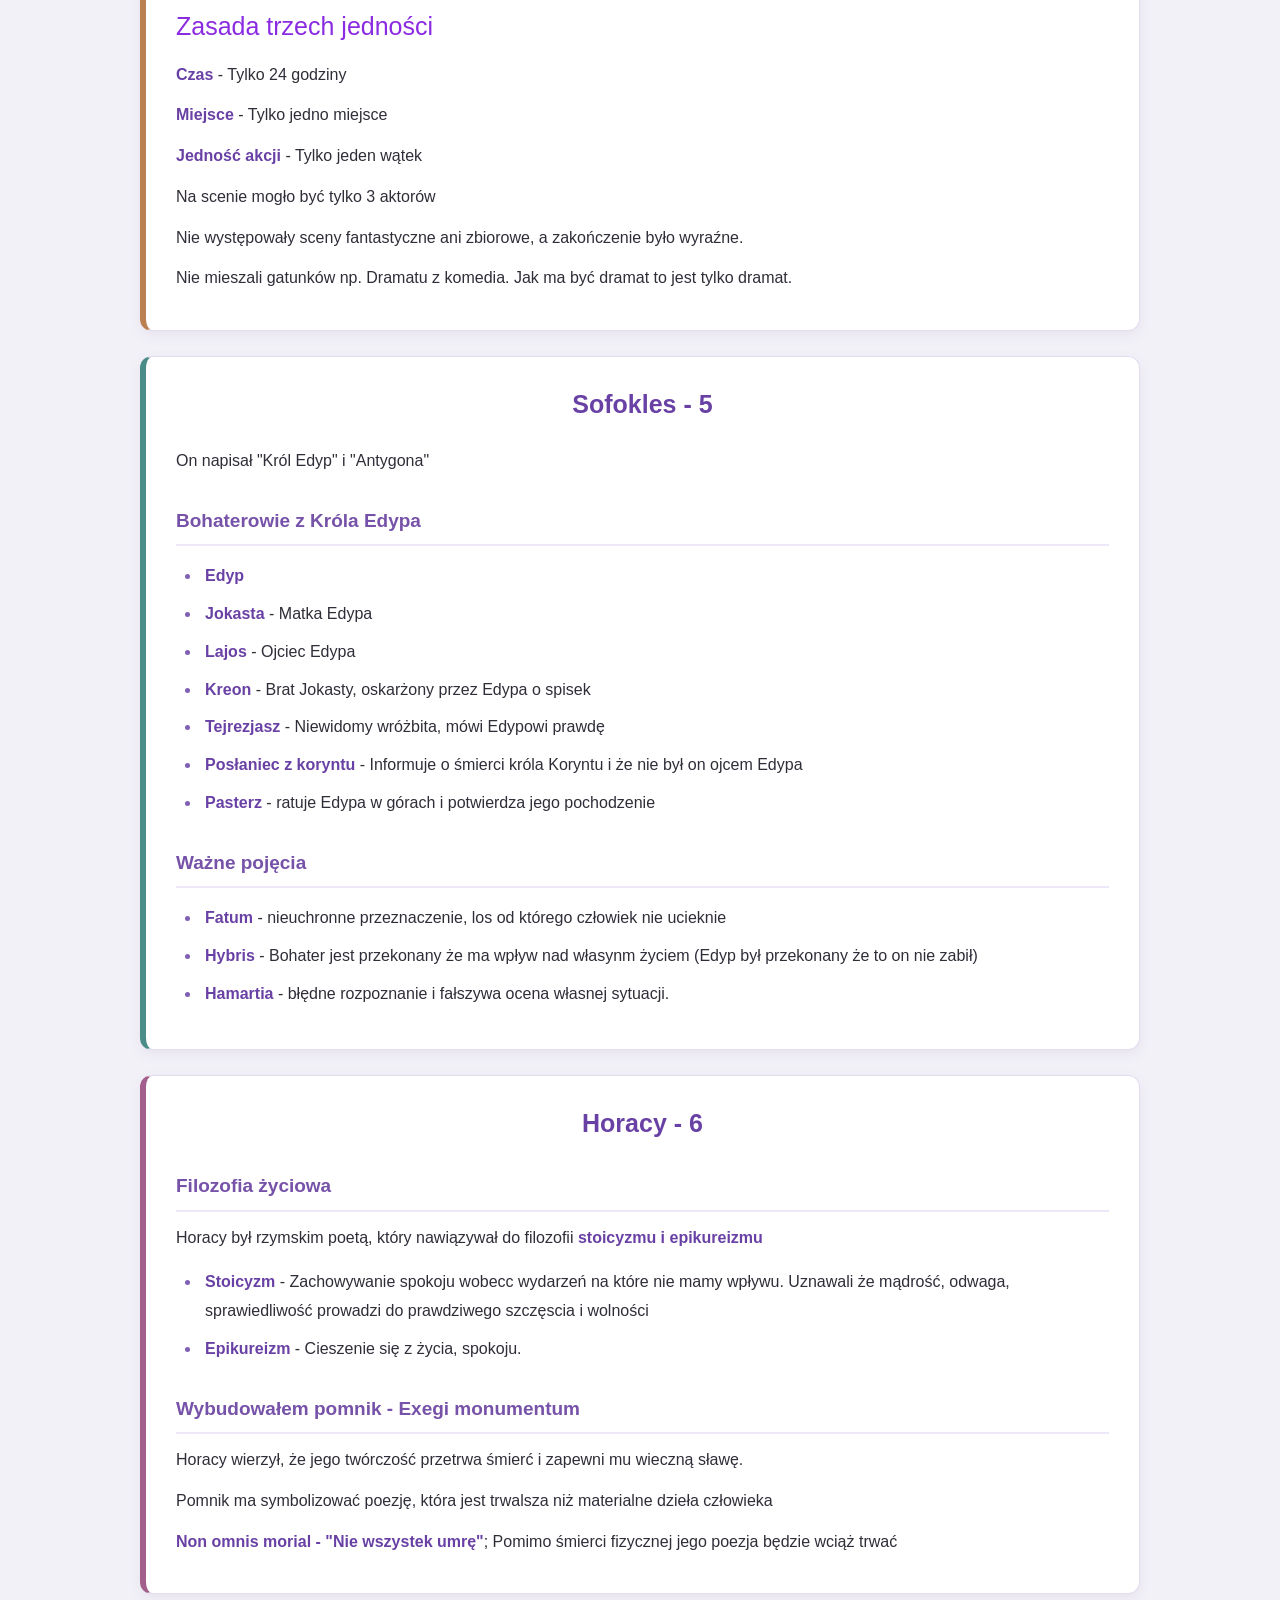
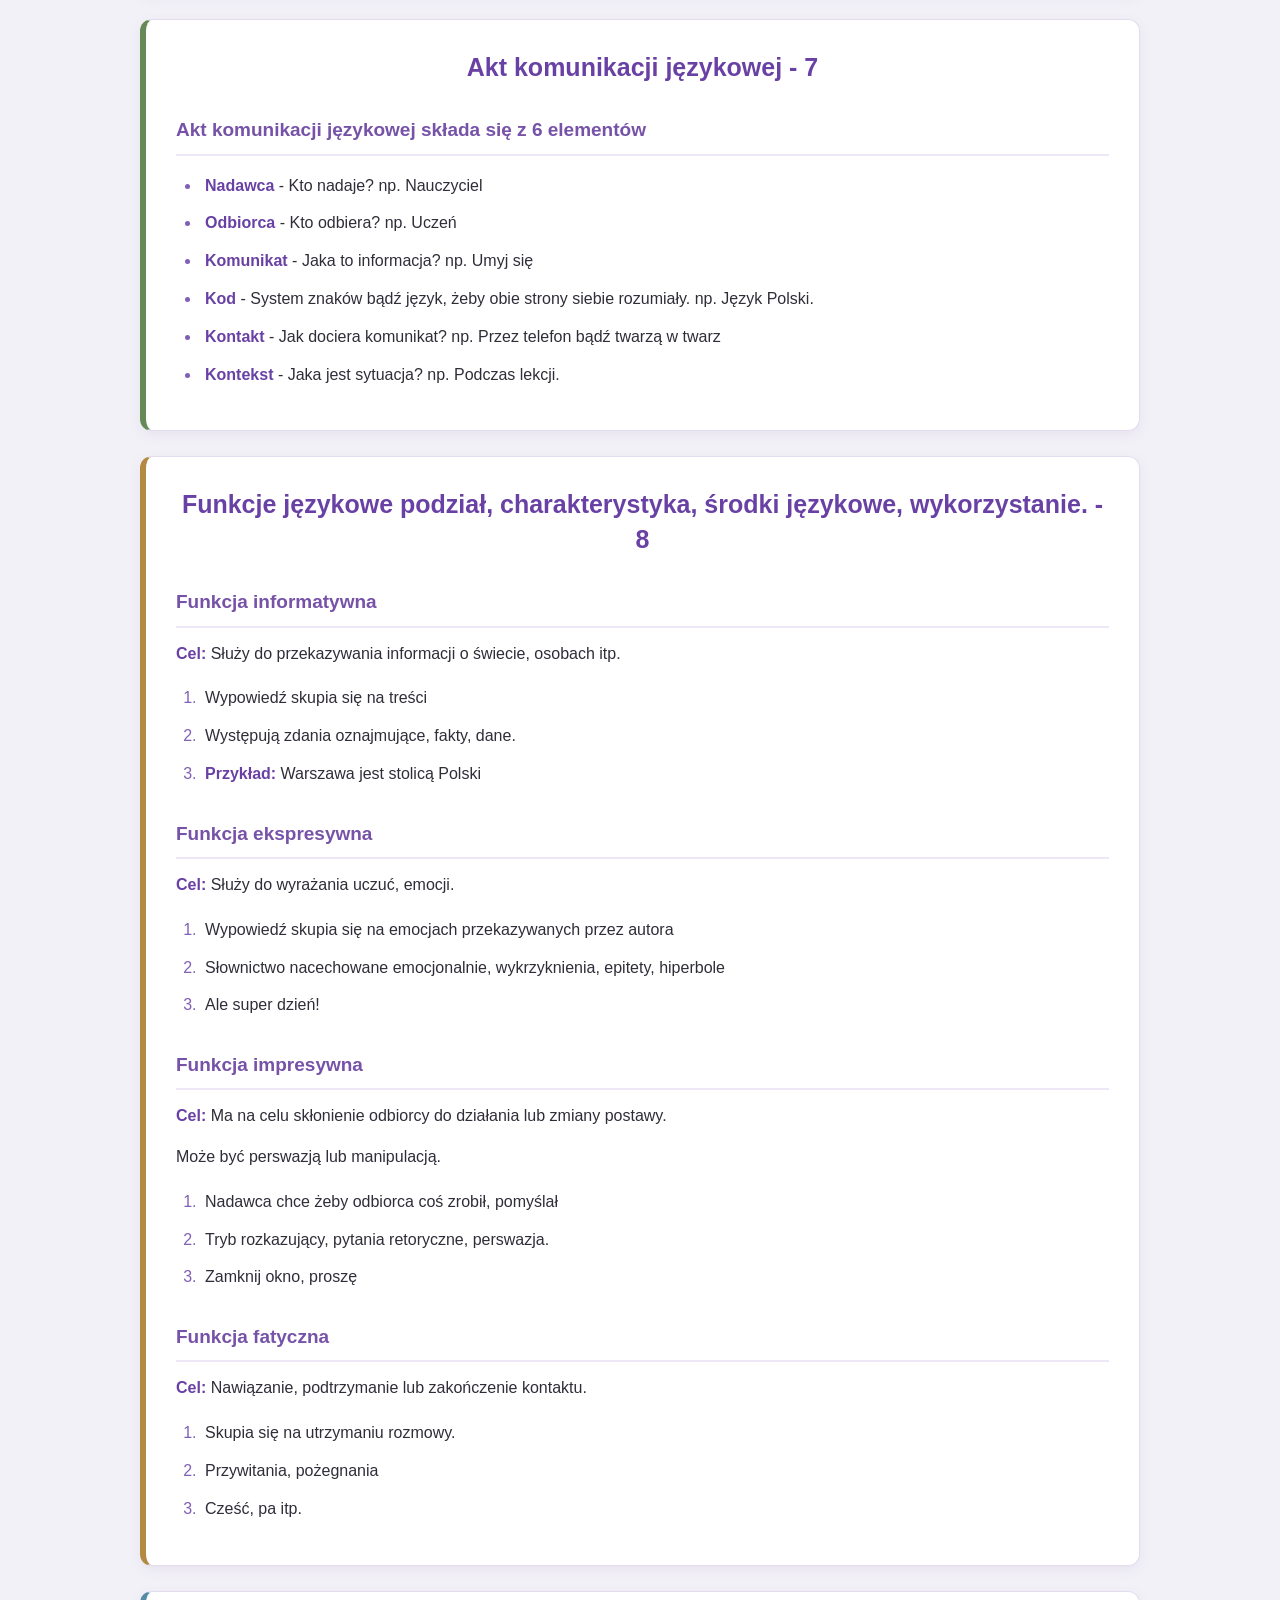
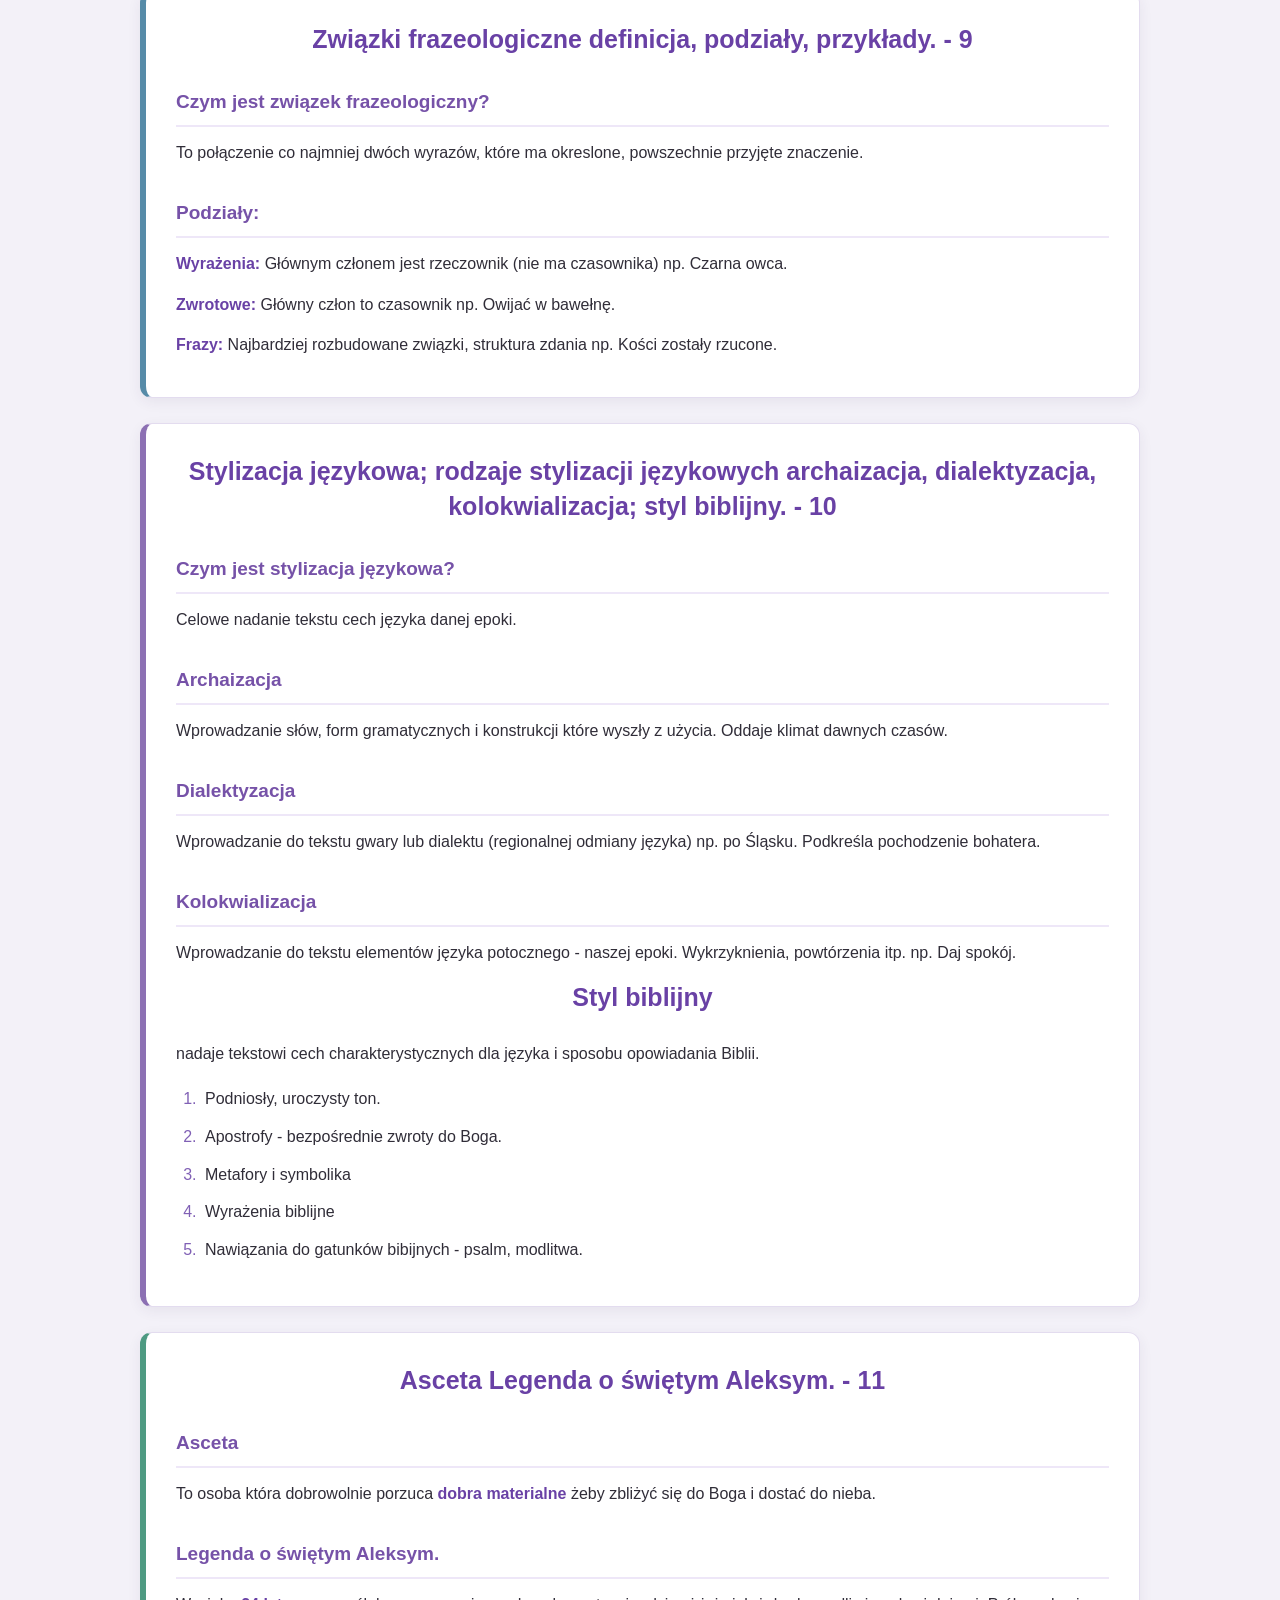
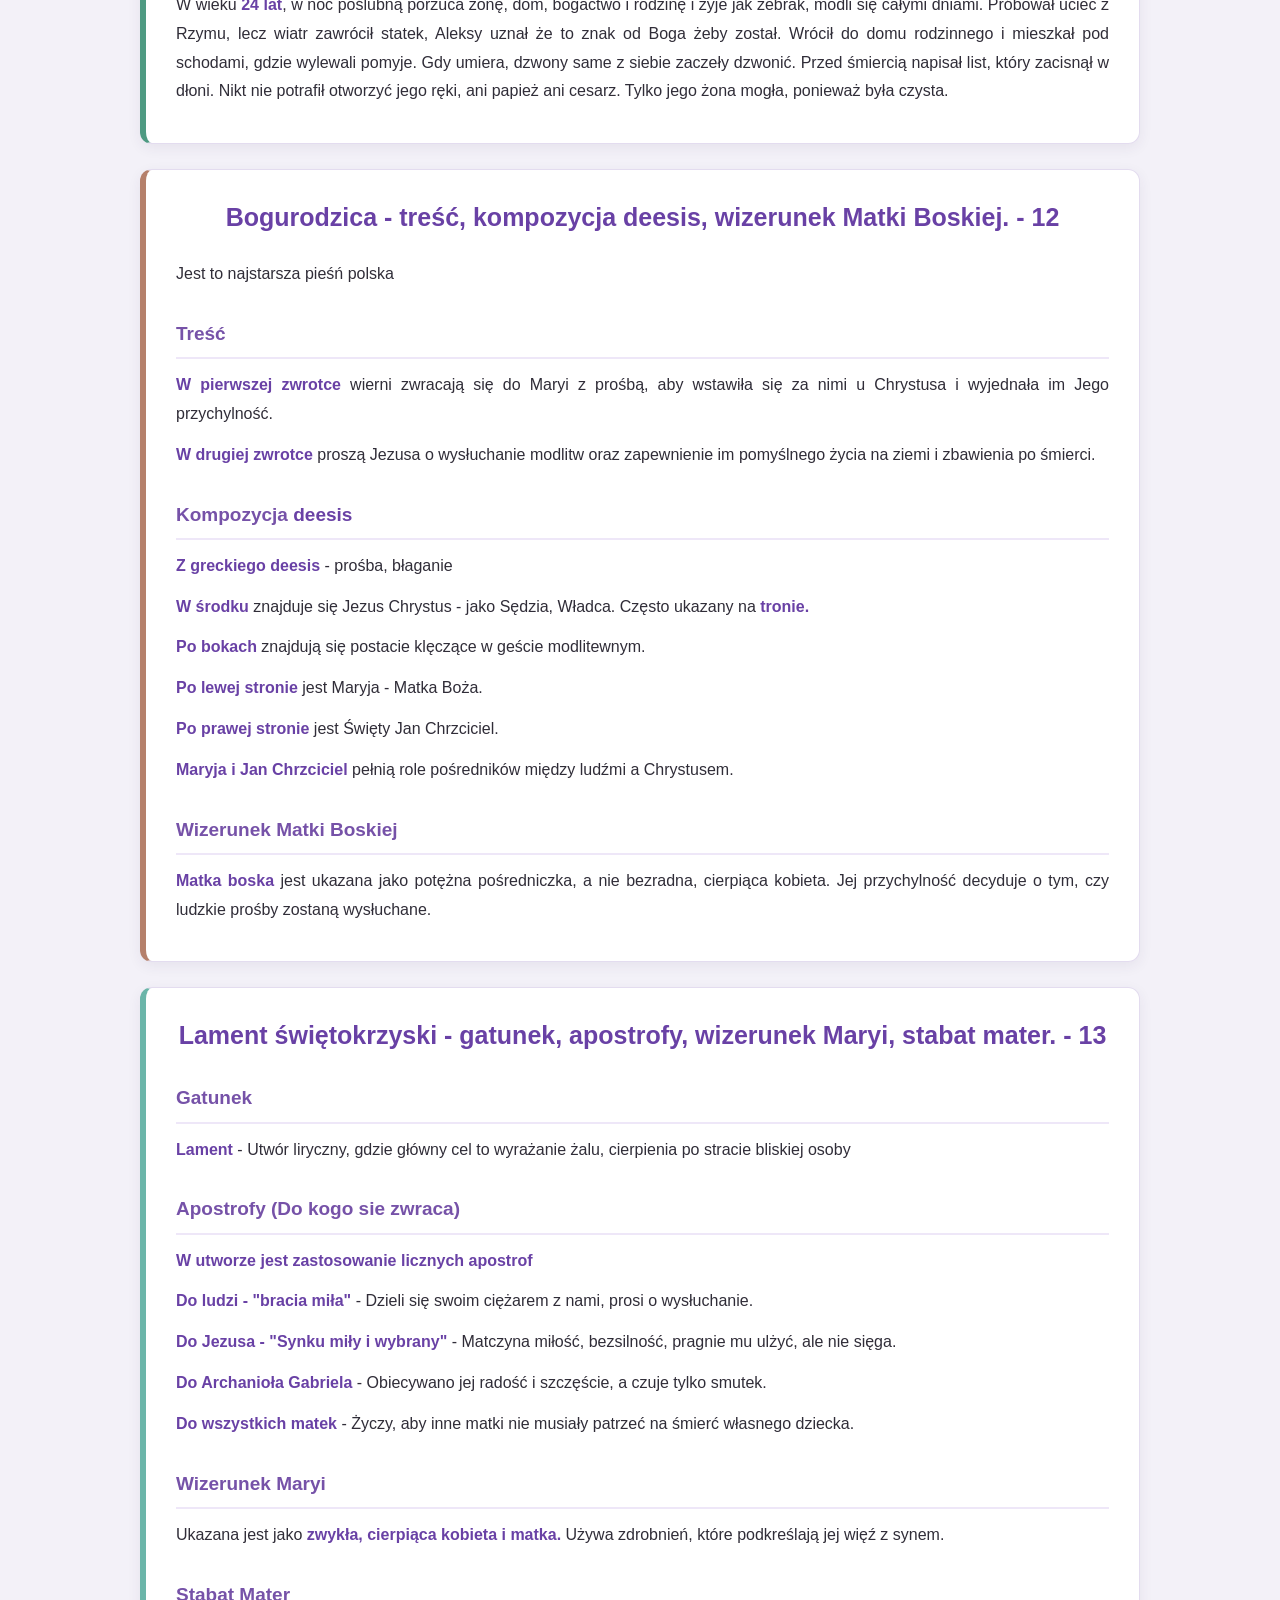
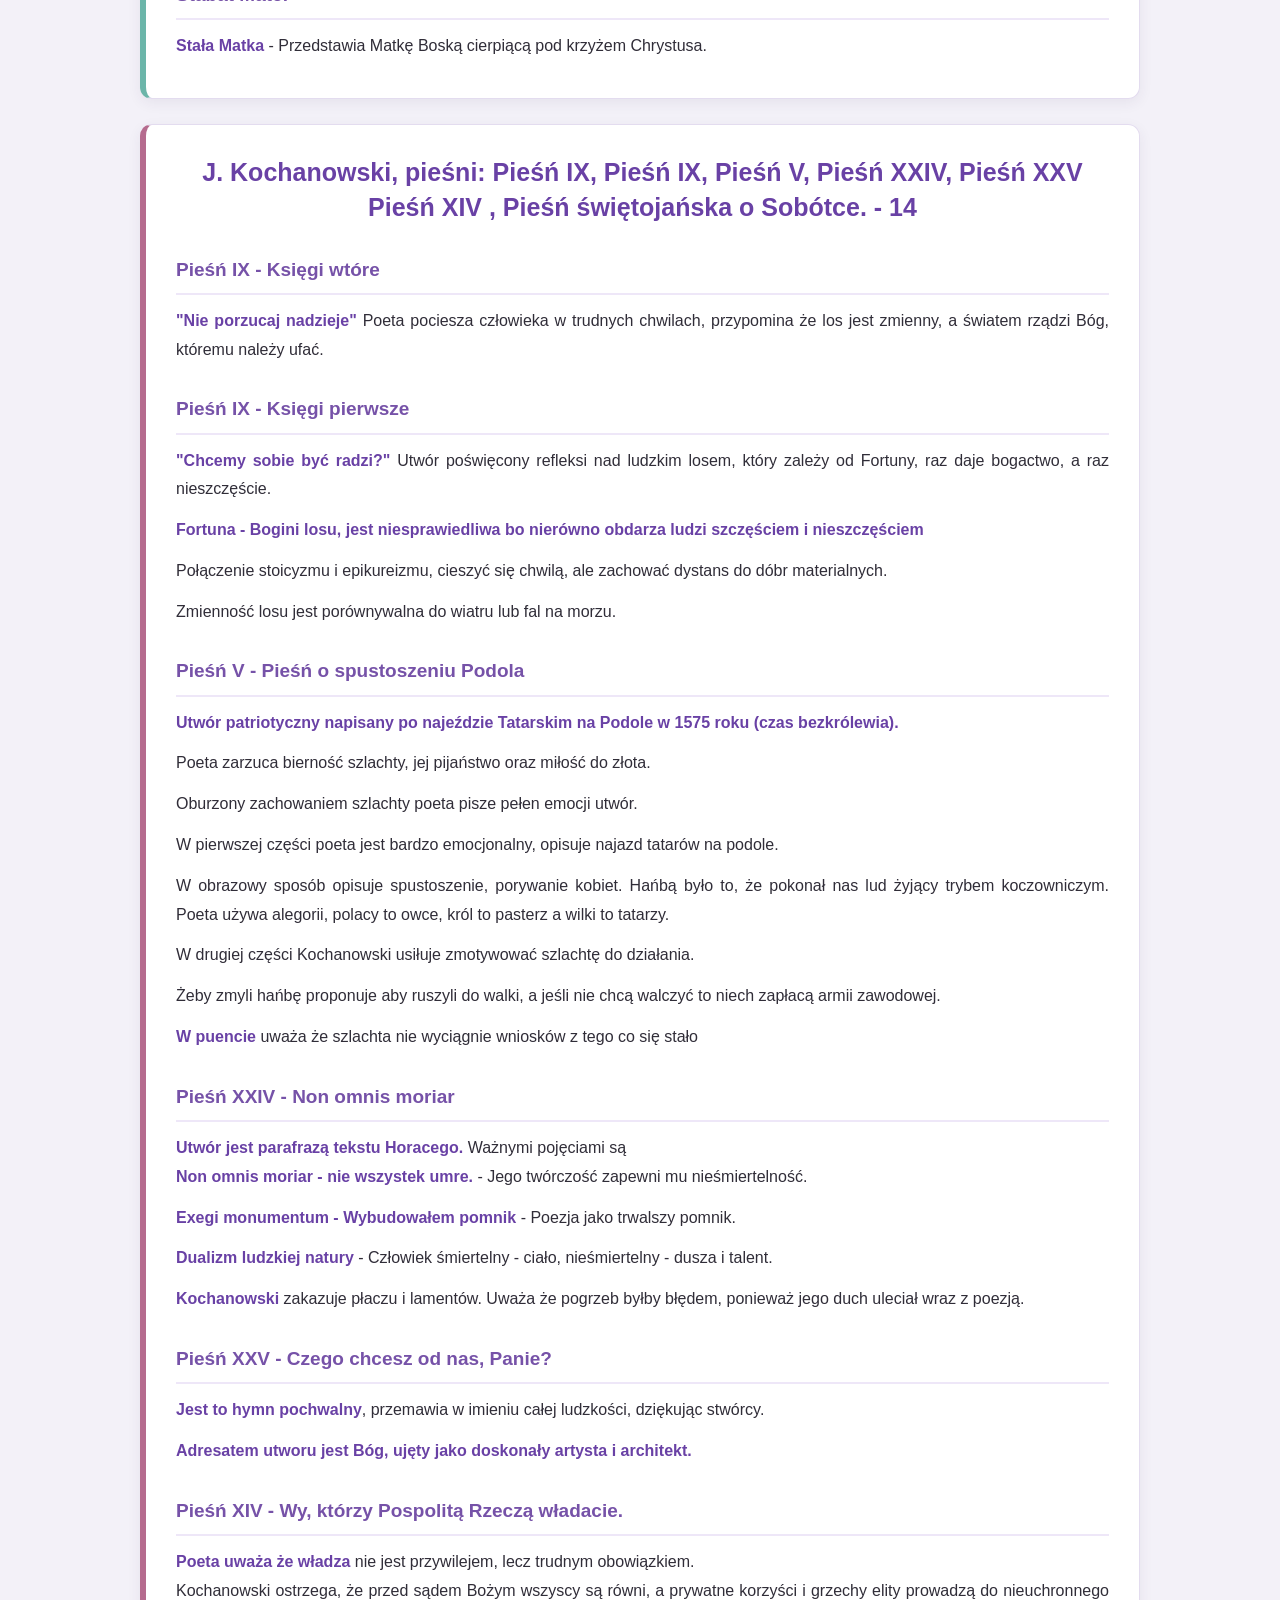
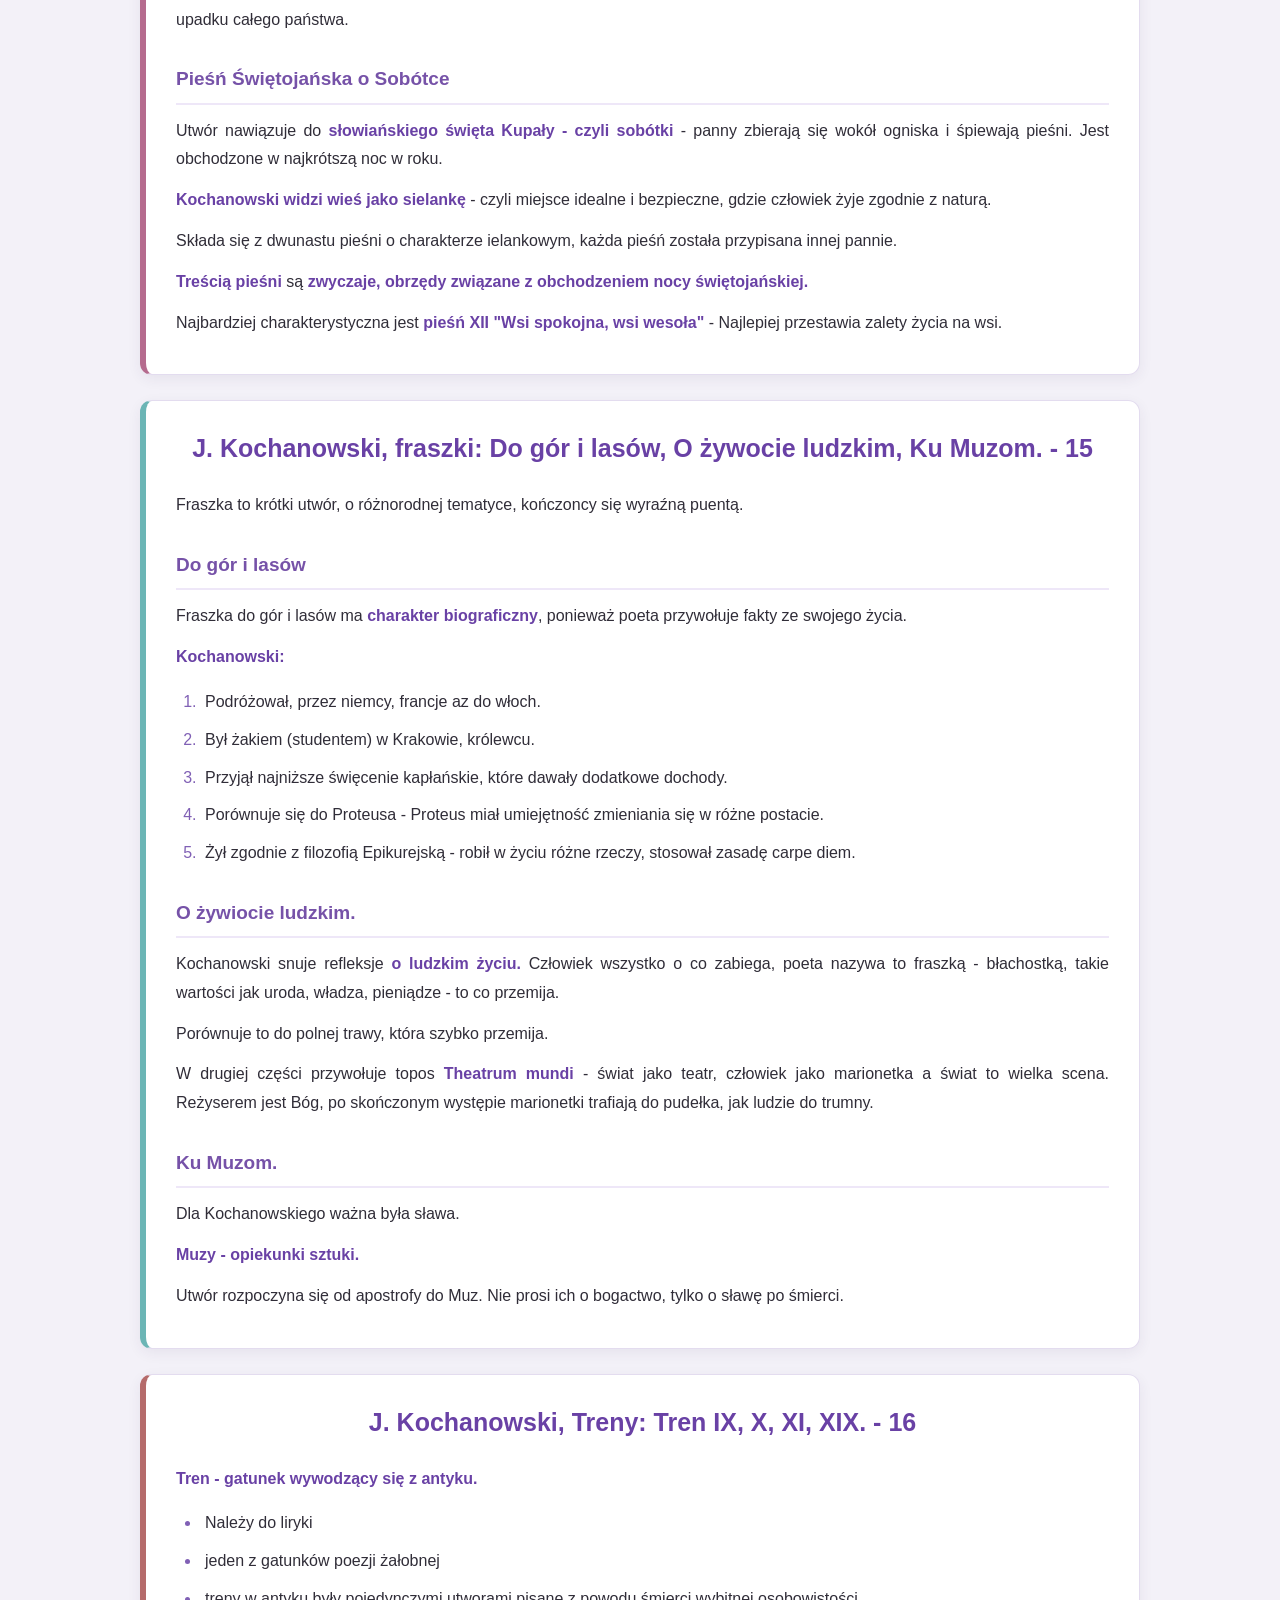
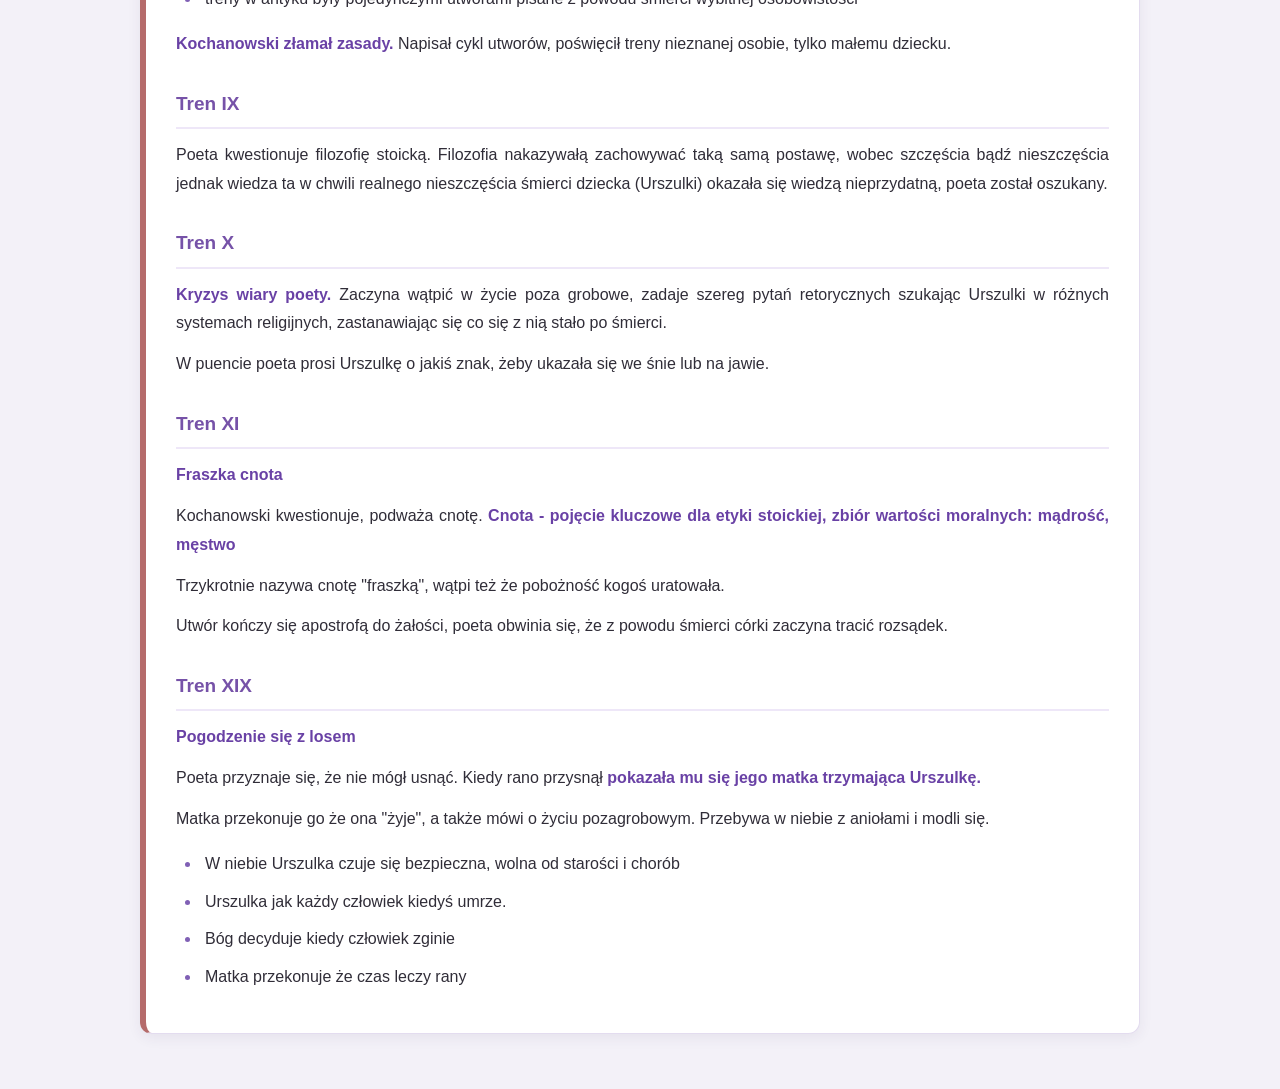
==== commit 43f3b838: "Update index.html" ====
--- a/index.html
+++ b/index.html
@@ -221,8 +221,14 @@
              <p>Połączenie stoicyzmu i epikureizmu, cieszyć się chwilą, ale zachować dystans do dóbr materialnych.</p>
              <p>Zmienność losu jest porównywalna do wiatru lub fal na morzu.</p>
              <h2>Pieśń V - Pieśń o spustoszeniu Podola</h2>
-             <p><b>Utwór patriotyczny napisany po najeździe Tatarskim na Podole w 1575 roku.</b></p>
+             <p><b>Utwór patriotyczny napisany po najeździe Tatarskim na Podole w 1575 roku (czas bezkrólewia).</b></p>
              <p>Poeta zarzuca bierność szlachty, jej pijaństwo oraz miłość do złota.</p>
+             <p>Oburzony zachowaniem szlachty poeta pisze pełen emocji utwór.</p>
+             <p>W pierwszej części poeta jest bardzo emocjonalny, opisuje najazd tatarów na podole.</p>
+             <p>W obrazowy sposób opisuje spustoszenie, porywanie kobiet. Hańbą było to, że pokonał nas lud żyjący trybem koczowniczym. Poeta używa alegorii, polacy to owce, król to pasterz a wilki to tatarzy.</p>
+             <p>W drugiej części Kochanowski usiłuje zmotywować szlachtę do działania.</p>
+             <p>Żeby zmyli hańbę proponuje aby ruszyli do walki, a jeśli nie chcą walczyć to niech zapłacą armii zawodowej.</p>
+             <p><b>W puencie</b> uważa że szlachta nie wyciągnie wniosków z tego co się stało</p>
              <h2>Pieśń XXIV - Non omnis moriar</h2>
              <p><b>Utwór jest parafrazą tekstu Horacego.</b> Ważnymi pojęciami są <br><b>Non omnis moriar - nie wszystek umre.</b> - 
             Jego twórczość zapewni mu nieśmiertelność.</p>
